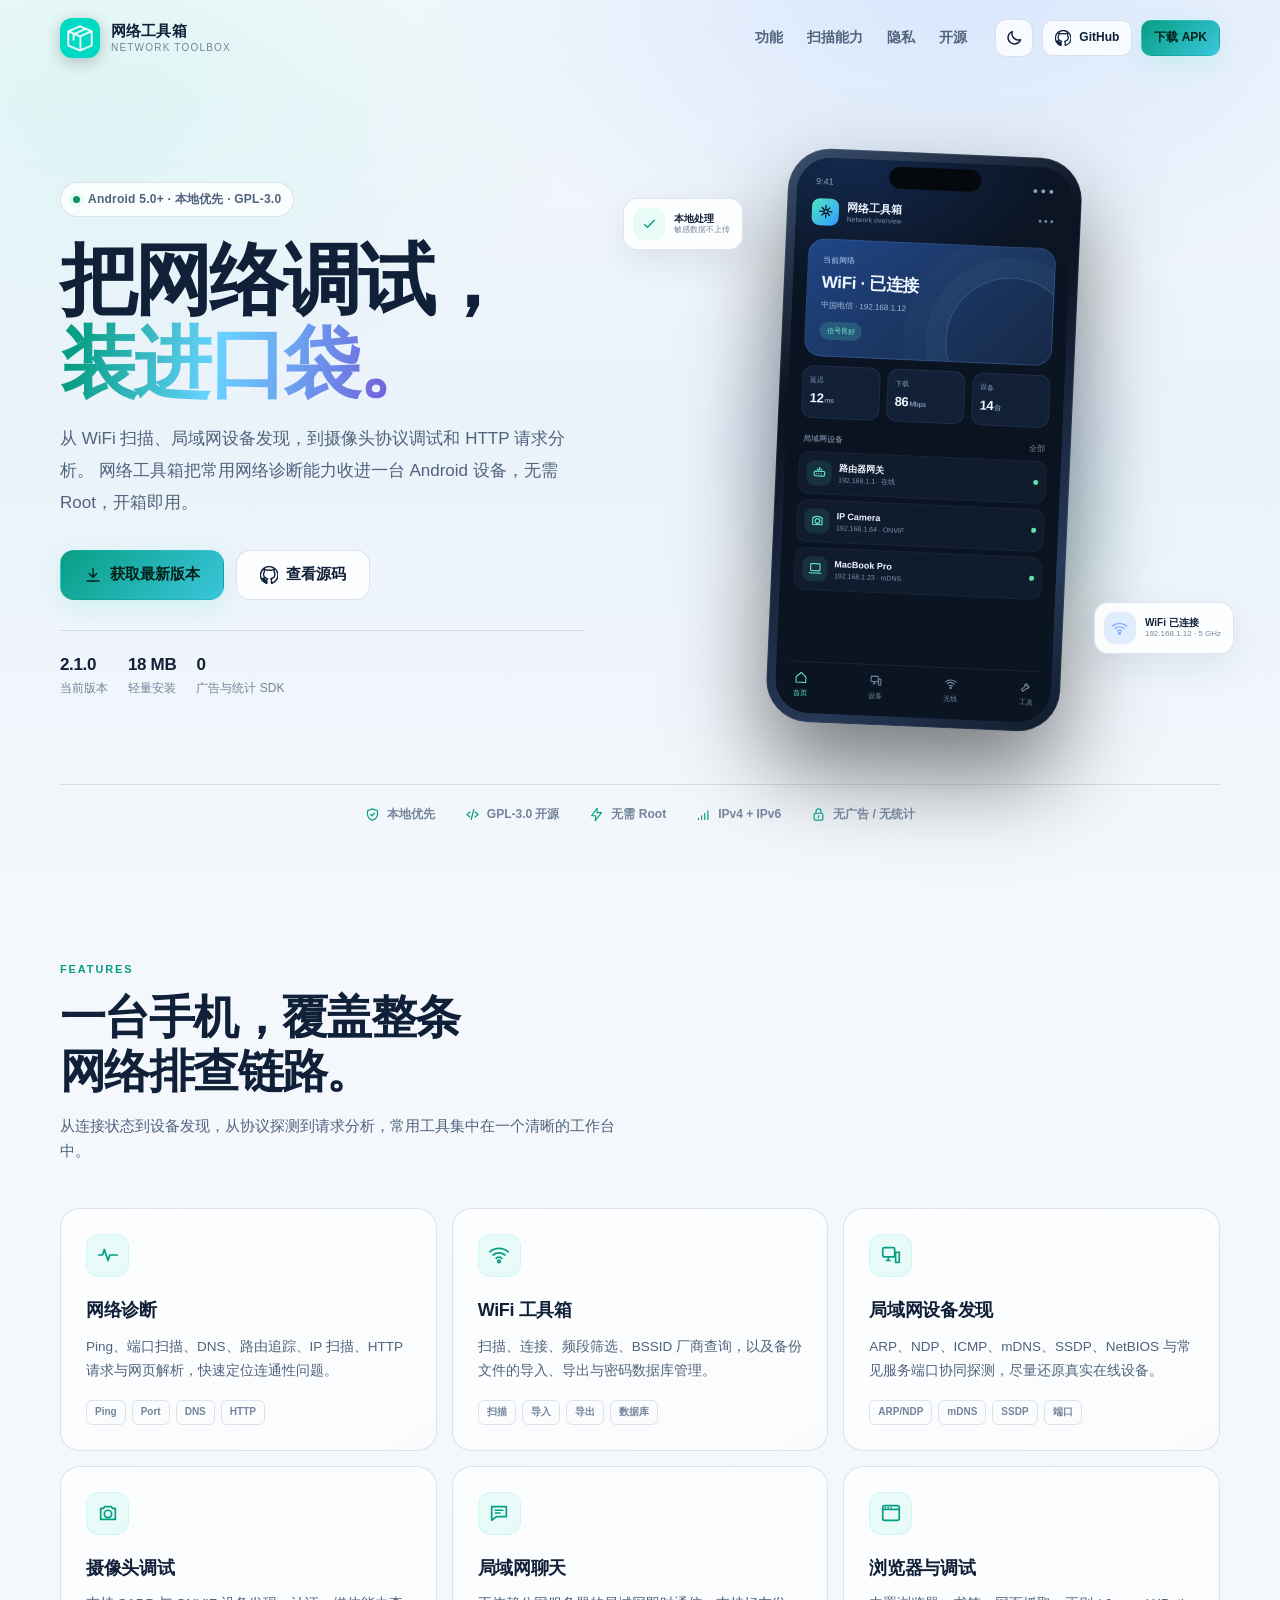
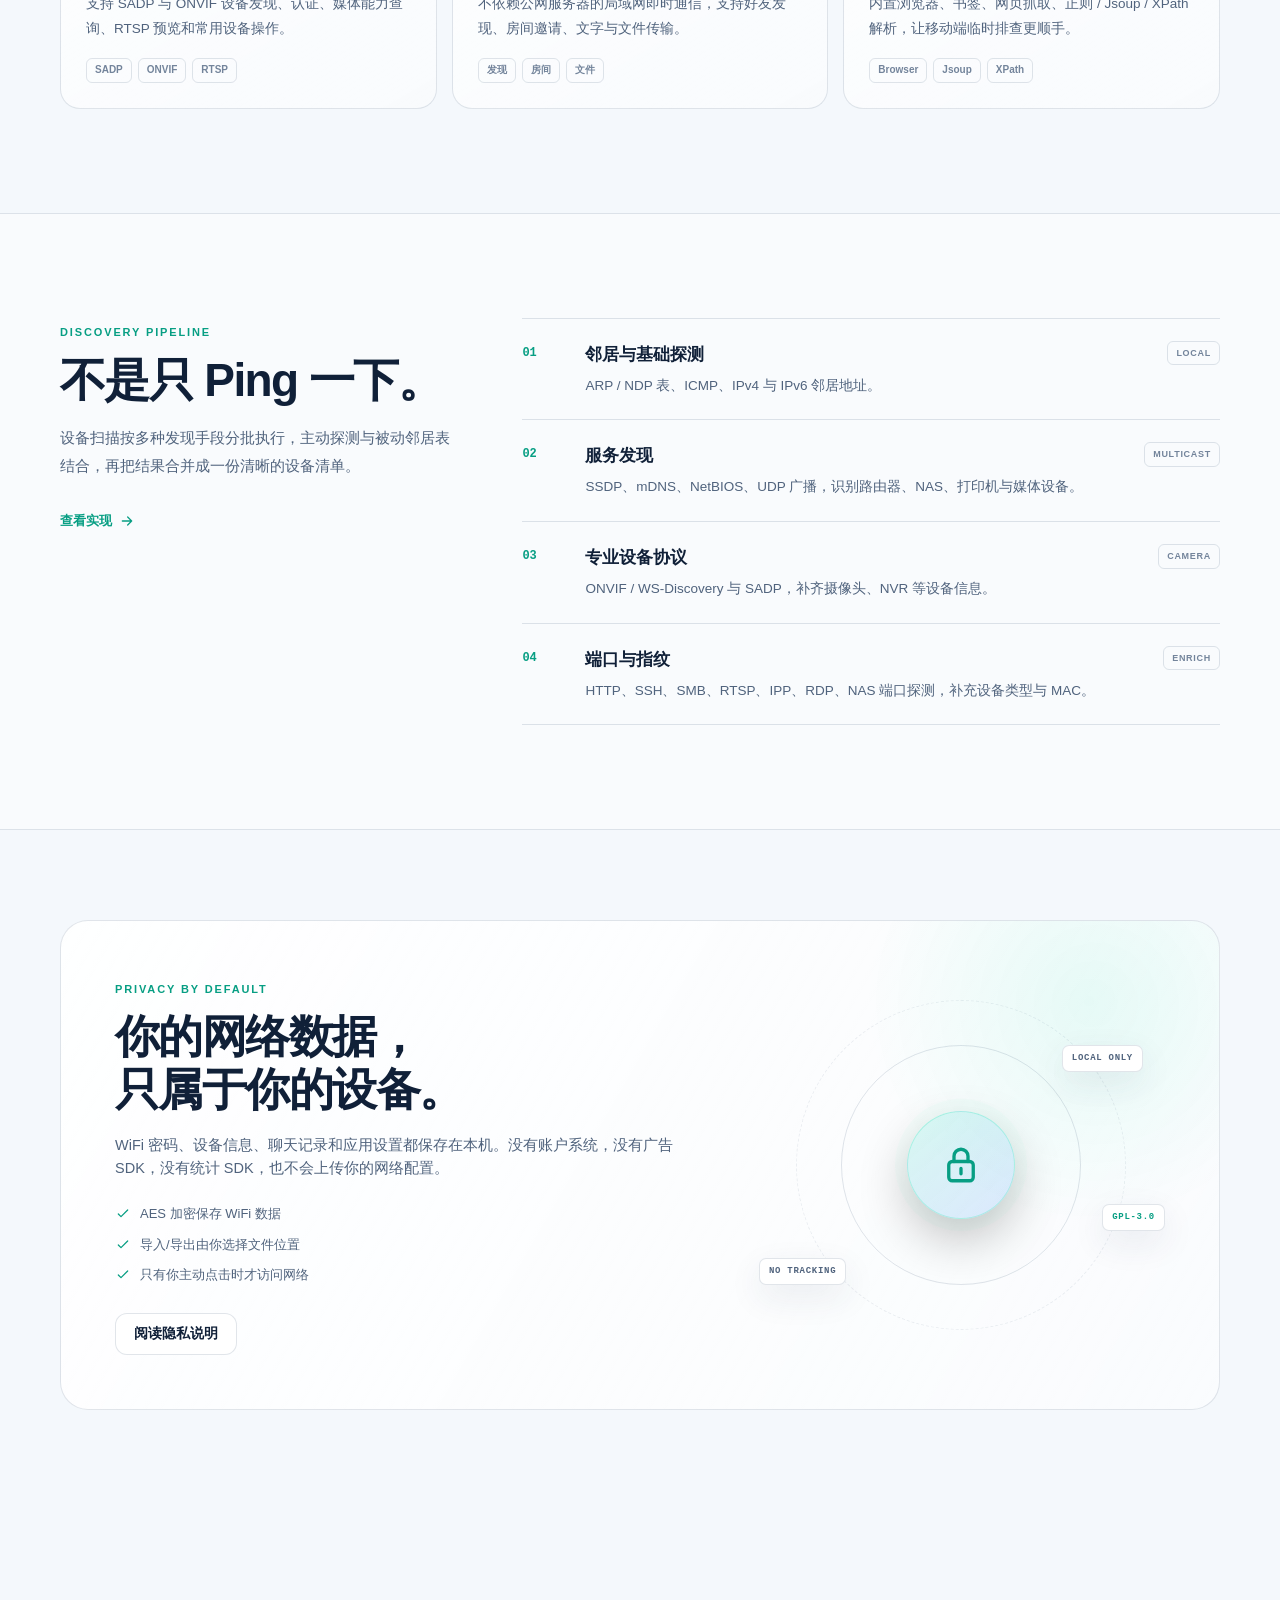
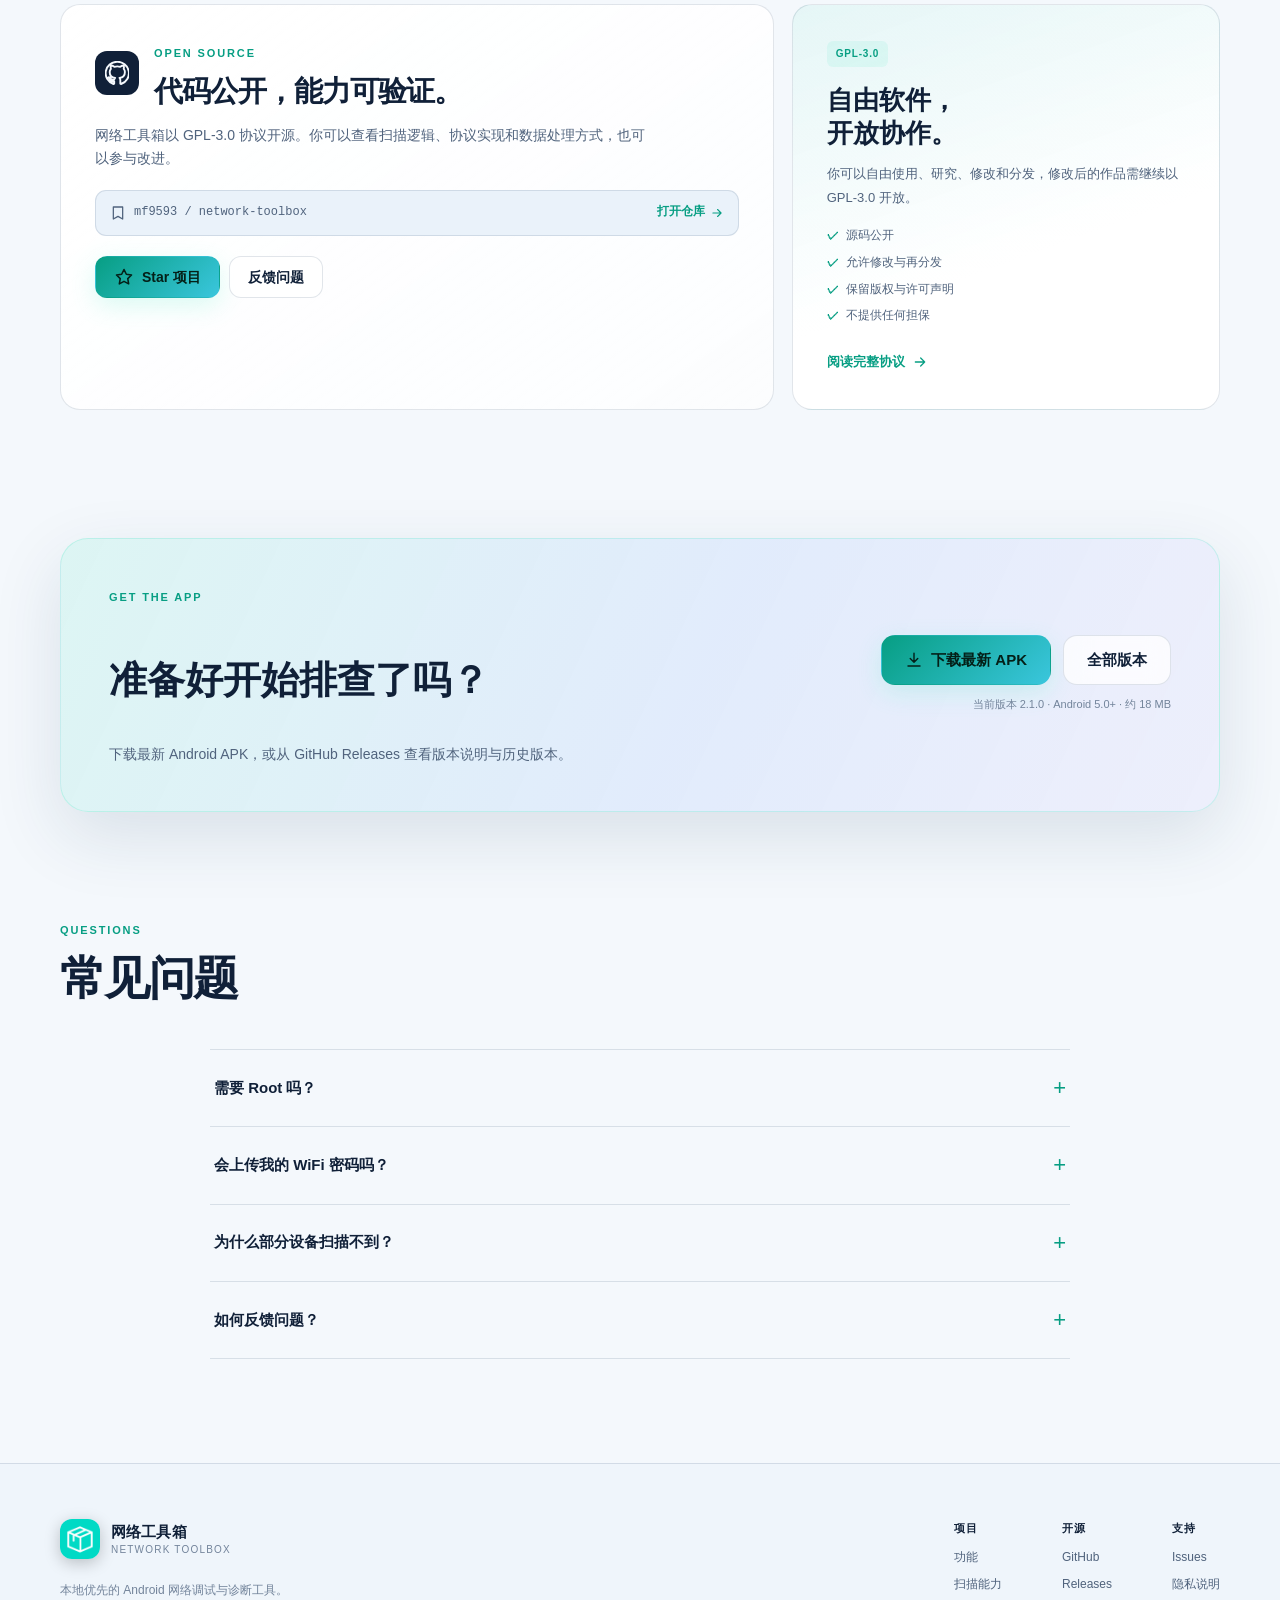
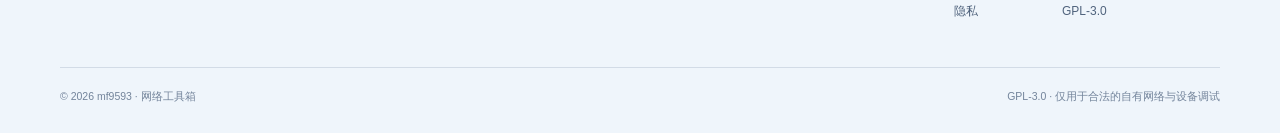
==== docs/index.html @ 68dd9ab0 "Initial open-source release of Network Toolbox 2.1.0" ====
<!doctype html>
<html lang="zh-CN" data-theme="dark">
<head>
  <meta charset="utf-8">
  <meta name="viewport" content="width=device-width, initial-scale=1, viewport-fit=cover">
  <title>网络工具箱 · 把网络调试装进口袋</title>
  <meta name="description" content="网络工具箱是一款本地优先的 Android 网络调试与诊断工具，覆盖 WiFi、设备发现、摄像头、Ping、端口扫描、HTTP 调试和局域网聊天。">
  <meta name="theme-color" content="#08111f">
  <meta name="color-scheme" content="dark light">
  <link rel="canonical" href="https://mf9593.github.io/network-toolbox/">
  <meta property="og:type" content="website">
  <meta property="og:locale" content="zh_CN">
  <meta property="og:title" content="网络工具箱 · 把网络调试装进口袋">
  <meta property="og:description" content="本地优先的 Android 网络调试与诊断工具。WiFi、局域网设备、摄像头、HTTP 调试，一站式完成。">
  <meta property="og:url" content="https://mf9593.github.io/network-toolbox/">
  <meta property="og:image" content="https://mf9593.github.io/network-toolbox/assets/icon.png">
  <meta name="twitter:card" content="summary_large_image">
  <meta name="twitter:title" content="网络工具箱 · 把网络调试装进口袋">
  <meta name="twitter:description" content="本地优先的 Android 网络调试与诊断工具。">
  <meta name="twitter:image" content="https://mf9593.github.io/network-toolbox/assets/icon.png">
  <link rel="icon" type="image/png" href="assets/favicon.png">
  <link rel="apple-touch-icon" href="assets/icon.png">
  <link rel="manifest" href="site.webmanifest">
  <link rel="stylesheet" href="assets/styles.css">
  <noscript><style>.reveal{opacity:1;transform:none}</style></noscript>
</head>
<body>
  <a class="skip-link" href="#main">跳到主要内容</a>

  <header class="site-header" data-elevated="false">
    <div class="container header-inner">
      <a class="brand" href="./" aria-label="网络工具箱首页">
        <img class="brand-icon" src="assets/icon.png" alt="" width="40" height="40">
        <span class="brand-copy">
          <strong>网络工具箱</strong>
          <small>Network Toolbox</small>
        </span>
      </a>

      <nav class="desktop-nav" aria-label="主导航">
        <a href="#features">功能</a>
        <a href="#protocols">扫描能力</a>
        <a href="#privacy">隐私</a>
        <a href="#open-source">开源</a>
      </nav>

      <div class="header-actions">
        <button class="icon-button" id="themeToggle" type="button" aria-label="切换明暗主题" title="切换明暗主题">
          <svg class="icon icon-sun" aria-hidden="true"><use href="#i-sun"></use></svg>
          <svg class="icon icon-moon" aria-hidden="true"><use href="#i-moon"></use></svg>
        </button>
        <a class="button button-small button-ghost" href="https://github.com/mf9593/network-toolbox" target="_blank" rel="noopener noreferrer">
          <svg class="icon" aria-hidden="true"><use href="#i-github"></use></svg>
          <span>GitHub</span>
        </a>
        <a class="button button-small button-primary" href="https://github.com/mf9593/network-toolbox/releases/latest" target="_blank" rel="noopener noreferrer">
          下载 APK
        </a>
      </div>
    </div>
  </header>

  <main id="main">
    <section class="hero">
      <div class="container hero-grid">
        <div class="hero-copy reveal">
          <div class="eyebrow">
            <span class="status-dot"></span>
            Android 5.0+ · 本地优先 · GPL-3.0
          </div>
          <h1>把网络调试，<br><span class="gradient-text">装进口袋。</span></h1>
          <p class="hero-lead">
            从 WiFi 扫描、局域网设备发现，到摄像头协议调试和 HTTP 请求分析。
            网络工具箱把常用网络诊断能力收进一台 Android 设备，无需 Root，开箱即用。
          </p>
          <div class="hero-actions">
            <a class="button button-primary button-large" href="https://github.com/mf9593/network-toolbox/releases/latest" target="_blank" rel="noopener noreferrer">
              <svg class="icon" aria-hidden="true"><use href="#i-download"></use></svg>
              获取最新版本
            </a>
            <a class="button button-ghost button-large" href="https://github.com/mf9593/network-toolbox" target="_blank" rel="noopener noreferrer">
              <svg class="icon" aria-hidden="true"><use href="#i-github"></use></svg>
              查看源码
            </a>
          </div>
          <div class="hero-meta">
            <span><strong>2.1.0</strong> 当前版本</span>
            <span><strong>18 MB</strong> 轻量安装</span>
            <span><strong>0</strong> 广告与统计 SDK</span>
          </div>
        </div>

        <div class="hero-visual reveal" aria-label="应用界面示意">
          <div class="halo halo-one"></div>
          <div class="halo halo-two"></div>
          <div class="float-card float-card-a">
            <span class="float-icon float-icon-green"><svg class="icon"><use href="#i-check"></use></svg></span>
            <span><strong>本地处理</strong><small>敏感数据不上传</small></span>
          </div>
          <div class="float-card float-card-b">
            <span class="float-icon"><svg class="icon"><use href="#i-wifi"></use></svg></span>
            <span><strong>WiFi 已连接</strong><small>192.168.1.12 · 5 GHz</small></span>
          </div>

          <div class="phone">
            <div class="phone-notch"></div>
            <div class="phone-screen">
              <div class="phone-status"><span>9:41</span><span>● ● ●</span></div>
              <div class="app-head">
                <span class="app-head-icon"><svg class="icon"><use href="#i-network"></use></svg></span>
                <span><strong>网络工具箱</strong><small>Network overview</small></span>
                <span class="app-head-more">•••</span>
              </div>
              <div class="mini-hero">
                <small>当前网络</small>
                <strong>WiFi · 已连接</strong>
                <span class="mini-hero-meta">中国电信 · 192.168.1.12</span>
                <span class="mini-pill">信号良好</span>
              </div>
              <div class="mini-stats">
                <div><small>延迟</small><strong>12<em>ms</em></strong></div>
                <div><small>下载</small><strong>86<em>Mbps</em></strong></div>
                <div><small>设备</small><strong>14<em>台</em></strong></div>
              </div>
              <div class="mini-label"><span>局域网设备</span><span>全部</span></div>
              <div class="mini-device"><span class="mini-device-icon"><svg class="icon"><use href="#i-router"></use></svg></span><span><strong>路由器网关</strong><small>192.168.1.1 · 在线</small></span><span class="mini-dot"></span></div>
              <div class="mini-device"><span class="mini-device-icon"><svg class="icon"><use href="#i-camera"></use></svg></span><span><strong>IP Camera</strong><small>192.168.1.64 · ONVIF</small></span><span class="mini-dot"></span></div>
              <div class="mini-device"><span class="mini-device-icon"><svg class="icon"><use href="#i-laptop"></use></svg></span><span><strong>MacBook Pro</strong><small>192.168.1.23 · mDNS</small></span><span class="mini-dot"></span></div>
              <div class="mini-tabbar"><span class="active"><svg class="icon"><use href="#i-home"></use></svg>首页</span><span><svg class="icon"><use href="#i-devices"></use></svg>设备</span><span><svg class="icon"><use href="#i-wifi"></use></svg>无线</span><span><svg class="icon"><use href="#i-tools"></use></svg>工具</span></div>
            </div>
          </div>
        </div>
      </div>

      <div class="container trust-strip reveal">
        <span><svg class="icon"><use href="#i-shield"></use></svg>本地优先</span>
        <span><svg class="icon"><use href="#i-code"></use></svg>GPL-3.0 开源</span>
        <span><svg class="icon"><use href="#i-bolt"></use></svg>无需 Root</span>
        <span><svg class="icon"><use href="#i-signal"></use></svg>IPv4 + IPv6</span>
        <span><svg class="icon"><use href="#i-lock"></use></svg>无广告 / 无统计</span>
      </div>
    </section>

    <section class="section" id="features">
      <div class="container">
        <div class="section-head reveal">
          <span class="section-kicker">FEATURES</span>
          <h2>一台手机，覆盖整条<br class="desktop-only">网络排查链路。</h2>
          <p>从连接状态到设备发现，从协议探测到请求分析，常用工具集中在一个清晰的工作台中。</p>
        </div>

        <div class="feature-grid">
          <article class="feature-card reveal">
            <div class="feature-icon"><svg class="icon"><use href="#i-pulse"></use></svg></div>
            <h3>网络诊断</h3>
            <p>Ping、端口扫描、DNS、路由追踪、IP 扫描、HTTP 请求与网页解析，快速定位连通性问题。</p>
            <div class="tag-row"><span>Ping</span><span>Port</span><span>DNS</span><span>HTTP</span></div>
          </article>
          <article class="feature-card reveal">
            <div class="feature-icon"><svg class="icon"><use href="#i-wifi"></use></svg></div>
            <h3>WiFi 工具箱</h3>
            <p>扫描、连接、频段筛选、BSSID 厂商查询，以及备份文件的导入、导出与密码数据库管理。</p>
            <div class="tag-row"><span>扫描</span><span>导入</span><span>导出</span><span>数据库</span></div>
          </article>
          <article class="feature-card reveal">
            <div class="feature-icon"><svg class="icon"><use href="#i-devices"></use></svg></div>
            <h3>局域网设备发现</h3>
            <p>ARP、NDP、ICMP、mDNS、SSDP、NetBIOS 与常见服务端口协同探测，尽量还原真实在线设备。</p>
            <div class="tag-row"><span>ARP/NDP</span><span>mDNS</span><span>SSDP</span><span>端口</span></div>
          </article>
          <article class="feature-card reveal">
            <div class="feature-icon"><svg class="icon"><use href="#i-camera"></use></svg></div>
            <h3>摄像头调试</h3>
            <p>支持 SADP 与 ONVIF 设备发现、认证、媒体能力查询、RTSP 预览和常用设备操作。</p>
            <div class="tag-row"><span>SADP</span><span>ONVIF</span><span>RTSP</span></div>
          </article>
          <article class="feature-card reveal">
            <div class="feature-icon"><svg class="icon"><use href="#i-chat"></use></svg></div>
            <h3>局域网聊天</h3>
            <p>不依赖公网服务器的局域网即时通信，支持好友发现、房间邀请、文字与文件传输。</p>
            <div class="tag-row"><span>发现</span><span>房间</span><span>文件</span></div>
          </article>
          <article class="feature-card reveal">
            <div class="feature-icon"><svg class="icon"><use href="#i-browser"></use></svg></div>
            <h3>浏览器与调试</h3>
            <p>内置浏览器、书签、网页抓取、正则 / Jsoup / XPath 解析，让移动端临时排查更顺手。</p>
            <div class="tag-row"><span>Browser</span><span>Jsoup</span><span>XPath</span></div>
          </article>
        </div>
      </div>
    </section>

    <section class="section section-tinted" id="protocols">
      <div class="container protocol-grid">
        <div class="protocol-copy reveal">
          <span class="section-kicker">DISCOVERY PIPELINE</span>
          <h2>不是只 Ping 一下。</h2>
          <p>设备扫描按多种发现手段分批执行，主动探测与被动邻居表结合，再把结果合并成一份清晰的设备清单。</p>
          <a class="text-link" href="https://github.com/mf9593/network-toolbox" target="_blank" rel="noopener noreferrer">查看实现 <svg class="icon"><use href="#i-arrow"></use></svg></a>
        </div>
        <div class="timeline reveal">
          <div class="timeline-item">
            <span class="timeline-index">01</span>
            <div><h3>邻居与基础探测</h3><p>ARP / NDP 表、ICMP、IPv4 与 IPv6 邻居地址。</p></div>
            <span class="timeline-badge">LOCAL</span>
          </div>
          <div class="timeline-item">
            <span class="timeline-index">02</span>
            <div><h3>服务发现</h3><p>SSDP、mDNS、NetBIOS、UDP 广播，识别路由器、NAS、打印机与媒体设备。</p></div>
            <span class="timeline-badge">MULTICAST</span>
          </div>
          <div class="timeline-item">
            <span class="timeline-index">03</span>
            <div><h3>专业设备协议</h3><p>ONVIF / WS-Discovery 与 SADP，补齐摄像头、NVR 等设备信息。</p></div>
            <span class="timeline-badge">CAMERA</span>
          </div>
          <div class="timeline-item">
            <span class="timeline-index">04</span>
            <div><h3>端口与指纹</h3><p>HTTP、SSH、SMB、RTSP、IPP、RDP、NAS 端口探测，补充设备类型与 MAC。</p></div>
            <span class="timeline-badge">ENRICH</span>
          </div>
        </div>
      </div>
    </section>

    <section class="section" id="privacy">
      <div class="container privacy-card reveal">
        <div class="privacy-glow"></div>
        <div class="privacy-copy">
          <span class="section-kicker">PRIVACY BY DEFAULT</span>
          <h2>你的网络数据，<br>只属于你的设备。</h2>
          <p>WiFi 密码、设备信息、聊天记录和应用设置都保存在本机。没有账户系统，没有广告 SDK，没有统计 SDK，也不会上传你的网络配置。</p>
          <div class="privacy-points">
            <span><svg class="icon"><use href="#i-check"></use></svg>AES 加密保存 WiFi 数据</span>
            <span><svg class="icon"><use href="#i-check"></use></svg>导入/导出由你选择文件位置</span>
            <span><svg class="icon"><use href="#i-check"></use></svg>只有你主动点击时才访问网络</span>
          </div>
          <a class="button button-ghost" href="https://github.com/mf9593/network-toolbox/blob/main/PRIVACY.md" target="_blank" rel="noopener noreferrer">阅读隐私说明</a>
        </div>
        <div class="privacy-visual" aria-hidden="true">
          <div class="lock-orbit orbit-a"></div>
          <div class="lock-orbit orbit-b"></div>
          <div class="lock-core"><svg class="icon"><use href="#i-lock"></use></svg></div>
          <span class="orbit-chip chip-a">LOCAL ONLY</span>
          <span class="orbit-chip chip-b">NO TRACKING</span>
          <span class="orbit-chip chip-c">GPL-3.0</span>
        </div>
      </div>
    </section>

    <section class="section" id="open-source">
      <div class="container open-source-grid">
        <div class="open-source-card reveal">
          <div class="open-source-head">
            <span class="github-mark"><svg class="icon"><use href="#i-github"></use></svg></span>
            <div><span class="section-kicker">OPEN SOURCE</span><h2>代码公开，能力可验证。</h2></div>
          </div>
          <p>网络工具箱以 GPL-3.0 协议开源。你可以查看扫描逻辑、协议实现和数据处理方式，也可以参与改进。</p>
          <div class="repo-box">
            <span><svg class="icon"><use href="#i-repo"></use></svg>mf9593 / network-toolbox</span>
            <a href="https://github.com/mf9593/network-toolbox" target="_blank" rel="noopener noreferrer">打开仓库 <svg class="icon"><use href="#i-arrow"></use></svg></a>
          </div>
          <div class="open-source-actions">
            <a class="button button-primary" href="https://github.com/mf9593/network-toolbox" target="_blank" rel="noopener noreferrer"><svg class="icon"><use href="#i-star"></use></svg>Star 项目</a>
            <a class="button button-ghost" href="https://github.com/mf9593/network-toolbox/issues" target="_blank" rel="noopener noreferrer">反馈问题</a>
          </div>
        </div>
        <div class="license-card reveal">
          <span class="license-badge">GPL-3.0</span>
          <h3>自由软件，<br>开放协作。</h3>
          <p>你可以自由使用、研究、修改和分发，修改后的作品需继续以 GPL-3.0 开放。</p>
          <ul>
            <li>源码公开</li>
            <li>允许修改与再分发</li>
            <li>保留版权与许可声明</li>
            <li>不提供任何担保</li>
          </ul>
          <a class="text-link" href="https://github.com/mf9593/network-toolbox/blob/main/LICENSE" target="_blank" rel="noopener noreferrer">阅读完整协议 <svg class="icon"><use href="#i-arrow"></use></svg></a>
        </div>
      </div>
    </section>

    <section class="download-section">
      <div class="container download-card reveal">
        <div>
          <span class="section-kicker">GET THE APP</span>
          <h2>准备好开始排查了吗？</h2>
          <p>下载最新 Android APK，或从 GitHub Releases 查看版本说明与历史版本。</p>
        </div>
        <div class="download-actions">
          <a class="button button-primary button-large" href="https://github.com/mf9593/network-toolbox/releases/latest" target="_blank" rel="noopener noreferrer"><svg class="icon"><use href="#i-download"></use></svg>下载最新 APK</a>
          <a class="button button-ghost button-large" href="https://github.com/mf9593/network-toolbox/releases" target="_blank" rel="noopener noreferrer">全部版本</a>
          <small>当前版本 2.1.0 · Android 5.0+ · 约 18 MB</small>
        </div>
      </div>
    </section>

    <section class="section faq-section" id="faq">
      <div class="container">
        <div class="section-head reveal">
          <span class="section-kicker">QUESTIONS</span>
          <h2>常见问题</h2>
        </div>
        <div class="faq-list">
          <details class="reveal"><summary>需要 Root 吗？</summary><p>不需要。设备扫描和 WiFi 工具基于 Android 公开 API 实现，部分系统限制会影响 MAC 或扫描结果，应用会尽量使用系统允许的方式补全。</p></details>
          <details class="reveal"><summary>会上传我的 WiFi 密码吗？</summary><p>不会。WiFi 数据以加密形式保存在应用私有目录，导入和导出只由你主动操作。应用没有统计 SDK 或账户系统。</p></details>
          <details class="reveal"><summary>为什么部分设备扫描不到？</summary><p>Android 的网络权限、路由器的 AP 隔离、设备防火墙和跨网段都会影响发现结果。应用会组合 ARP、NDP、多播和端口探测，但不能绕过所有网络隔离。</p></details>
          <details class="reveal"><summary>如何反馈问题？</summary><p>请通过 GitHub Issues 提交，附上 Android 版本、设备型号、复现步骤和相关截图。请勿上传真实 WiFi 密码或私人备份文件。</p></details>
        </div>
      </div>
    </section>
  </main>

  <footer class="site-footer">
    <div class="container footer-grid">
      <div>
        <a class="brand" href="./"><img class="brand-icon" src="assets/icon.png" alt="" width="36" height="36"><span class="brand-copy"><strong>网络工具箱</strong><small>Network Toolbox</small></span></a>
        <p class="footer-note">本地优先的 Android 网络调试与诊断工具。</p>
      </div>
      <div class="footer-links">
        <div><strong>项目</strong><a href="#features">功能</a><a href="#protocols">扫描能力</a><a href="#privacy">隐私</a></div>
        <div><strong>开源</strong><a href="https://github.com/mf9593/network-toolbox" target="_blank" rel="noopener noreferrer">GitHub</a><a href="https://github.com/mf9593/network-toolbox/releases" target="_blank" rel="noopener noreferrer">Releases</a><a href="https://github.com/mf9593/network-toolbox/blob/main/LICENSE" target="_blank" rel="noopener noreferrer">GPL-3.0</a></div>
        <div><strong>支持</strong><a href="https://github.com/mf9593/network-toolbox/issues" target="_blank" rel="noopener noreferrer">Issues</a><a href="https://github.com/mf9593/network-toolbox/blob/main/PRIVACY.md" target="_blank" rel="noopener noreferrer">隐私说明</a></div>
      </div>
    </div>
    <div class="container footer-bottom">
      <span>© 2026 mf9593 · 网络工具箱</span>
      <span>GPL-3.0 · 仅用于合法的自有网络与设备调试</span>
    </div>
  </footer>

  <svg class="svg-sprite" aria-hidden="true" focusable="false">
    <symbol id="i-network" viewBox="0 0 24 24"><path d="M12 3v4m0 10v4M3 12h4m10 0h4M6.3 6.3l2.8 2.8m5.8 5.8 2.8 2.8m0-11.4-2.8 2.8m-5.8 5.8-2.8 2.8"/><circle cx="12" cy="12" r="3"/></symbol>
    <symbol id="i-sun" viewBox="0 0 24 24"><circle cx="12" cy="12" r="4"/><path d="M12 2v2m0 16v2M4.9 4.9l1.4 1.4m11.4 11.4 1.4 1.4M2 12h2m16 0h2M4.9 19.1l1.4-1.4M17.7 6.3l1.4-1.4"/></symbol>
    <symbol id="i-moon" viewBox="0 0 24 24"><path d="M20.6 14.2A8.5 8.5 0 0 1 9.8 3.4 8.5 8.5 0 1 0 20.6 14.2Z"/></symbol>
    <symbol id="i-github" viewBox="0 0 24 24"><path d="M12 .8a11.4 11.4 0 0 0-3.6 22.2c.6.1.8-.3.8-.6v-2.2c-3.3.7-4-1.4-4-1.4-.5-1.4-1.3-1.8-1.3-1.8-1.1-.7.1-.7.1-.7 1.2.1 1.8 1.2 1.8 1.2 1.1 1.8 2.8 1.3 3.5 1 .1-.8.4-1.3.8-1.6-2.6-.3-5.4-1.3-5.4-5.9 0-1.3.5-2.4 1.2-3.2-.1-.3-.5-1.5.1-3.2 0 0 1-.3 3.3 1.2a11.3 11.3 0 0 1 6 0c2.3-1.5 3.3-1.2 3.3-1.2.6 1.7.2 2.9.1 3.2.8.8 1.2 1.9 1.2 3.2 0 4.6-2.8 5.6-5.4 5.9.4.4.8 1.1.8 2.2v3.3c0 .3.2.7.8.6A11.4 11.4 0 0 0 12 .8Z"/></symbol>
    <symbol id="i-download" viewBox="0 0 24 24"><path d="M12 3v12m0 0 5-5m-5 5-5-5M4 20h16"/></symbol>
    <symbol id="i-check" viewBox="0 0 24 24"><path d="m5 12 4 4L19 6"/></symbol>
    <symbol id="i-shield" viewBox="0 0 24 24"><path d="M12 3 20 6v5c0 5-3.4 8.4-8 10-4.6-1.6-8-5-8-10V6l8-3Z"/><path d="m9 12 2 2 4-4"/></symbol>
    <symbol id="i-lock" viewBox="0 0 24 24"><rect x="5" y="10" width="14" height="11" rx="2"/><path d="M8 10V7a4 4 0 0 1 8 0v3m-4 4v3"/></symbol>
    <symbol id="i-bolt" viewBox="0 0 24 24"><path d="m13 2-9 12h7l-1 8 10-13h-7l0-7Z"/></symbol>
    <symbol id="i-signal" viewBox="0 0 24 24"><path d="M4 18v2m5-6v6m5-10v10m5-14v14"/></symbol>
    <symbol id="i-code" viewBox="0 0 24 24"><path d="m8 8-5 4 5 4m8-8 5 4-5 4M14 4l-4 16"/></symbol>
    <symbol id="i-wifi" viewBox="0 0 24 24"><path d="M2 8.5a15 15 0 0 1 20 0M5.5 12a10 10 0 0 1 13 0M9 15.5a5 5 0 0 1 6 0"/><circle cx="12" cy="19" r="1.4"/></symbol>
    <symbol id="i-pulse" viewBox="0 0 24 24"><path d="M2 12h4l2-6 4 12 2-6h8"/></symbol>
    <symbol id="i-devices" viewBox="0 0 24 24"><rect x="3" y="4" width="13" height="10" rx="1.5"/><path d="M7 18h4m-2-4v4M17 9h4v11h-4z"/></symbol>
    <symbol id="i-camera" viewBox="0 0 24 24"><path d="M4 7h3l1.5-2h7L17 7h3v12H4z"/><circle cx="12" cy="13" r="4"/></symbol>
    <symbol id="i-chat" viewBox="0 0 24 24"><path d="M4 5h16v11H9l-5 4V5Z"/><path d="M8 9h8m-8 3h5"/></symbol>
    <symbol id="i-browser" viewBox="0 0 24 24"><rect x="3" y="4" width="18" height="16" rx="2"/><path d="M3 8h18M6 6h.01M9 6h.01M12 6h.01"/></symbol>
    <symbol id="i-router" viewBox="0 0 24 24"><rect x="3" y="10" width="18" height="8" rx="2"/><path d="M7 14h.01M11 14h.01M15 14h.01M8 6l2 2m6-2-2 2M12 3v4"/></symbol>
    <symbol id="i-laptop" viewBox="0 0 24 24"><rect x="4" y="4" width="16" height="12" rx="1.5"/><path d="M2 20h20"/></symbol>
    <symbol id="i-home" viewBox="0 0 24 24"><path d="m3 11 9-8 9 8v10H3V11Z"/></symbol>
    <symbol id="i-tools" viewBox="0 0 24 24"><path d="M14.5 6.5a4 4 0 0 0-5 5L4 17l3 3 5.5-5.5a4 4 0 0 0 5-5l-2 2-3-3 2-2Z"/></symbol>
    <symbol id="i-repo" viewBox="0 0 24 24"><path d="M5 3h14v18l-7-4-7 4V3Z"/></symbol>
    <symbol id="i-star" viewBox="0 0 24 24"><path d="m12 3 2.8 5.7 6.2.9-4.5 4.4 1.1 6.2L12 17.3l-5.6 2.9 1.1-6.2L3 9.6l6.2-.9L12 3Z"/></symbol>
    <symbol id="i-arrow" viewBox="0 0 24 24"><path d="M5 12h14m-6-6 6 6-6 6"/></symbol>
  </svg>

  <script src="assets/app.js" defer></script>
</body>
</html>
---- docs/assets/styles.css ----
/* Network Toolbox landing page */
:root {
  --bg: #07101d;
  --bg-soft: #0b1628;
  --surface: rgba(15, 28, 48, .72);
  --surface-solid: #0f1c30;
  --surface-2: #14243b;
  --text: #f2f7ff;
  --muted: #9fb0c9;
  --muted-2: #6f819e;
  --border: rgba(158, 183, 218, .16);
  --border-strong: rgba(158, 183, 218, .28);
  --brand: #52e5c2;
  --brand-2: #4d8dff;
  --brand-3: #a78bfa;
  --success: #64e6a5;
  --shadow: 0 24px 70px rgba(0, 0, 0, .36);
  --shadow-soft: 0 12px 34px rgba(0, 0, 0, .2);
  --radius: 20px;
  --radius-lg: 28px;
  --container: 1160px;
  --header-h: 76px;
  --ease: cubic-bezier(.2, .8, .2, 1);
}

[data-theme="light"] {
  --bg: #f4f8fc;
  --bg-soft: #eaf2fa;
  --surface: rgba(255, 255, 255, .78);
  --surface-solid: #ffffff;
  --surface-2: #eef4fb;
  --text: #102038;
  --muted: #50637d;
  --muted-2: #73849b;
  --border: rgba(25, 55, 92, .13);
  --border-strong: rgba(25, 55, 92, .22);
  --brand: #079e83;
  --brand-2: #2f6fe4;
  --brand-3: #7252d8;
  --success: #0f9468;
  --shadow: 0 24px 70px rgba(28, 57, 94, .12);
  --shadow-soft: 0 12px 34px rgba(28, 57, 94, .09);
}

* { box-sizing: border-box; }
html { scroll-behavior: smooth; }
body {
  margin: 0;
  background: var(--bg);
  color: var(--text);
  font-family: -apple-system, BlinkMacSystemFont, "Segoe UI", "PingFang SC", "Hiragino Sans GB", "Microsoft YaHei", sans-serif;
  line-height: 1.65;
  -webkit-font-smoothing: antialiased;
  overflow-x: hidden;
  transition: background-color .3s var(--ease), color .3s var(--ease);
}
body::before {
  content: "";
  position: fixed;
  inset: 0;
  z-index: -2;
  background:
    radial-gradient(900px 540px at 75% -5%, rgba(77, 141, 255, .18), transparent 62%),
    radial-gradient(760px 480px at 8% 10%, rgba(82, 229, 194, .12), transparent 64%),
    linear-gradient(180deg, var(--bg), var(--bg-soft) 48%, var(--bg));
  pointer-events: none;
}
body::after {
  content: "";
  position: fixed;
  inset: 0;
  z-index: -1;
  opacity: .24;
  background-image: radial-gradient(rgba(255,255,255,.12) .5px, transparent .5px);
  background-size: 4px 4px;
  pointer-events: none;
  mask-image: linear-gradient(to bottom, black, transparent 66%);
}
[data-theme="light"] body::after { opacity: .18; background-image: radial-gradient(rgba(20,50,80,.16) .5px, transparent .5px); }

a { color: inherit; text-decoration: none; }
button, input, textarea { font: inherit; }
button { color: inherit; }
img { max-width: 100%; display: block; }
::selection { background: rgba(82, 229, 194, .28); }

.container {
  width: min(var(--container), calc(100% - 48px));
  margin: 0 auto;
}
.skip-link {
  position: fixed;
  top: 10px;
  left: 10px;
  z-index: 100;
  transform: translateY(-160%);
  background: var(--brand);
  color: #042018;
  padding: 10px 16px;
  border-radius: 10px;
  font-weight: 700;
}
.skip-link:focus { transform: translateY(0); }

.icon {
  width: 20px;
  height: 20px;
  fill: none;
  stroke: currentColor;
  stroke-width: 1.9;
  stroke-linecap: round;
  stroke-linejoin: round;
  flex: 0 0 auto;
}
.svg-sprite { position: absolute; width: 0; height: 0; overflow: hidden; }
.icon-sun, .icon-moon { width: 18px; height: 18px; }
[data-theme="dark"] .icon-sun { display: block; }
[data-theme="dark"] .icon-moon { display: none; }
[data-theme="light"] .icon-sun { display: none; }
[data-theme="light"] .icon-moon { display: block; }

/* Header */
.site-header {
  position: sticky;
  top: 0;
  z-index: 50;
  height: var(--header-h);
  border-bottom: 1px solid transparent;
  transition: background-color .25s ease, border-color .25s ease, backdrop-filter .25s ease;
}
.site-header[data-elevated="true"] {
  background: color-mix(in srgb, var(--bg) 78%, transparent);
  border-color: var(--border);
  backdrop-filter: blur(18px) saturate(120%);
}
.header-inner {
  height: 100%;
  display: flex;
  align-items: center;
  gap: 28px;
}
.brand {
  display: inline-flex;
  align-items: center;
  gap: 11px;
  min-width: max-content;
}
.brand-icon {
  width: 40px;
  height: 40px;
  border-radius: 12px;
  box-shadow: 0 4px 16px rgba(0, 0, 0, .22);
}
.brand-copy { display: flex; flex-direction: column; line-height: 1.15; }
.brand-copy strong { font-size: 15px; letter-spacing: .01em; }
.brand-copy small { font-size: 10px; color: var(--muted-2); letter-spacing: .12em; text-transform: uppercase; margin-top: 3px; }
.desktop-nav {
  display: flex;
  align-items: center;
  gap: 24px;
  margin-left: auto;
}
.desktop-nav a {
  color: var(--muted);
  font-size: 14px;
  font-weight: 600;
  transition: color .2s ease;
}
.desktop-nav a:hover { color: var(--text); }
.header-actions { display: flex; align-items: center; gap: 9px; }
.icon-button {
  display: inline-grid;
  place-items: center;
  width: 38px;
  height: 38px;
  border: 1px solid var(--border);
  background: var(--surface);
  border-radius: 11px;
  cursor: pointer;
  transition: border-color .2s ease, background-color .2s ease, transform .2s ease;
}
.icon-button:hover { border-color: var(--border-strong); transform: translateY(-1px); }

.button {
  display: inline-flex;
  align-items: center;
  justify-content: center;
  gap: 8px;
  min-height: 42px;
  padding: 0 18px;
  border: 1px solid transparent;
  border-radius: 12px;
  font-size: 14px;
  font-weight: 700;
  white-space: nowrap;
  cursor: pointer;
  transition: transform .2s var(--ease), box-shadow .2s var(--ease), border-color .2s ease, background-color .2s ease;
}
.button:hover { transform: translateY(-1px); }
.button:active { transform: translateY(0); }
.button-primary {
  background: linear-gradient(135deg, var(--brand), #3ac6dd);
  color: #042018;
  box-shadow: 0 8px 24px rgba(82, 229, 194, .2);
}
.button-primary:hover { box-shadow: 0 12px 30px rgba(82, 229, 194, .3); }
.button-ghost {
  background: var(--surface);
  border-color: var(--border);
  color: var(--text);
  backdrop-filter: blur(12px);
}
.button-ghost:hover { border-color: var(--border-strong); background: var(--surface-2); }
.button-small { min-height: 36px; padding: 0 12px; font-size: 12px; border-radius: 10px; }
.button-small .icon { width: 16px; height: 16px; }
.button-large { min-height: 50px; padding: 0 23px; border-radius: 14px; font-size: 15px; }
.button-large .icon { width: 18px; height: 18px; }

/* Hero */
.hero { padding: 54px 0 0; }
.hero-grid {
  display: grid;
  grid-template-columns: .94fr 1.06fr;
  align-items: center;
  gap: 42px;
  min-height: 620px;
}
.eyebrow {
  display: inline-flex;
  align-items: center;
  gap: 8px;
  padding: 7px 12px;
  border: 1px solid var(--border);
  border-radius: 999px;
  background: var(--surface);
  color: var(--muted);
  font-size: 12px;
  font-weight: 650;
  letter-spacing: .02em;
}
.status-dot {
  width: 7px;
  height: 7px;
  border-radius: 50%;
  background: var(--success);
  box-shadow: 0 0 0 4px rgba(100, 230, 165, .12);
  animation: breathe 2.6s ease-in-out infinite;
}
@keyframes breathe { 50% { box-shadow: 0 0 0 7px rgba(100, 230, 165, .03); } }
.hero h1 {
  margin: 22px 0 18px;
  font-size: clamp(48px, 6.1vw, 78px);
  line-height: 1.06;
  letter-spacing: -.045em;
  font-weight: 800;
}
.gradient-text {
  background: linear-gradient(100deg, var(--brand) 5%, #68d3ff 42%, var(--brand-3) 95%);
  -webkit-background-clip: text;
  background-clip: text;
  color: transparent;
}
.hero-lead {
  max-width: 570px;
  margin: 0;
  color: var(--muted);
  font-size: 17px;
  line-height: 1.9;
}
.hero-actions { display: flex; flex-wrap: wrap; gap: 12px; margin-top: 30px; }
.hero-meta {
  display: flex;
  flex-wrap: wrap;
  gap: 20px;
  margin-top: 30px;
  padding-top: 20px;
  border-top: 1px solid var(--border);
  color: var(--muted-2);
  font-size: 12px;
}
.hero-meta strong { display: block; color: var(--text); font-size: 17px; letter-spacing: -.02em; }

/* Phone visual */
.hero-visual { position: relative; min-height: 620px; display: grid; place-items: center; }
.halo { position: absolute; border-radius: 50%; filter: blur(4px); pointer-events: none; }
.halo-one { width: 470px; height: 470px; background: radial-gradient(circle, rgba(77, 141, 255, .2), transparent 67%); }
.halo-two { width: 300px; height: 300px; background: radial-gradient(circle, rgba(82, 229, 194, .14), transparent 68%); transform: translate(90px, 90px); }
.phone {
  position: relative;
  width: 294px;
  height: 574px;
  padding: 9px;
  border-radius: 42px;
  background: linear-gradient(145deg, #3a4f6d, #0b1220 34%, #263957 78%, #111b2b);
  box-shadow: 0 46px 90px rgba(0, 0, 0, .5), 0 0 0 1px rgba(255,255,255,.1), inset 0 0 0 1px rgba(255,255,255,.08);
  transform: rotate(2.5deg);
  animation: float 8s ease-in-out infinite;
}
@keyframes float { 50% { transform: rotate(1deg) translateY(-12px); } }
.phone-notch {
  position: absolute;
  top: 15px;
  left: 50%;
  transform: translateX(-50%);
  width: 92px;
  height: 22px;
  border-radius: 20px;
  background: #05080d;
  z-index: 2;
}
.phone-screen {
  position: relative;
  width: 100%;
  height: 100%;
  padding: 17px 14px 12px;
  border-radius: 34px;
  overflow: hidden;
  background:
    radial-gradient(300px 190px at 18% 0%, rgba(47, 111, 228, .22), transparent 68%),
    linear-gradient(180deg, #0b1524, #0b1320 55%, #0b1522);
  color: #eef6ff;
  display: flex;
  flex-direction: column;
}
.phone-status { display: flex; justify-content: space-between; font-size: 9px; color: #8fa2bc; padding: 0 5px 9px; }
.app-head { display: flex; align-items: center; gap: 8px; padding: 0 2px; }
.app-head-icon { width: 27px; height: 27px; border-radius: 8px; display: grid; place-items: center; background: linear-gradient(135deg, #52e5c2, #2f9dff); color: #06121a; }
.app-head-icon .icon { width: 16px; height: 16px; }
.app-head span:nth-child(2) { display: flex; flex-direction: column; line-height: 1.25; }
.app-head strong { font-size: 11px; }
.app-head small { font-size: 7px; color: #7490ad; }
.app-head-more { margin-left: auto; color: #7186a2; font-size: 11px; letter-spacing: 2px; }
.mini-hero {
  position: relative;
  margin-top: 13px;
  padding: 14px;
  border-radius: 17px;
  background: linear-gradient(135deg, rgba(48, 107, 206, .55), rgba(28, 50, 85, .72));
  border: 1px solid rgba(126, 182, 255, .18);
  overflow: hidden;
}
.mini-hero::after { content: ""; position: absolute; right: -24px; bottom: -44px; width: 128px; height: 128px; border-radius: 50%; border: 1px solid rgba(129, 208, 255, .22); box-shadow: 0 0 0 20px rgba(129, 208, 255, .04), 0 0 0 42px rgba(129, 208, 255, .03); }
.mini-hero small { display: block; font-size: 8px; color: #a9c9ec; }
.mini-hero strong { display: block; margin-top: 2px; font-size: 17px; letter-spacing: -.02em; }
.mini-hero-meta { display: block; margin-top: 2px; font-size: 8px; color: #a3bbd8; }
.mini-pill { display: inline-block; margin-top: 10px; padding: 3px 7px; border-radius: 999px; background: rgba(82, 229, 194, .18); color: #74f1d4; font-size: 7px; }
.mini-stats { display: grid; grid-template-columns: repeat(3, 1fr); gap: 7px; margin-top: 9px; }
.mini-stats div { padding: 8px 7px; border-radius: 11px; background: rgba(20, 36, 59, .85); border: 1px solid rgba(135, 173, 220, .1); }
.mini-stats small { display: block; font-size: 7px; color: #7e94b0; }
.mini-stats strong { display: block; margin-top: 2px; font-size: 13px; letter-spacing: -.03em; }
.mini-stats em { font-size: 7px; color: #7891ad; font-style: normal; margin-left: 1px; }
.mini-label { display: flex; justify-content: space-between; margin: 14px 3px 6px; color: #8da5c2; font-size: 8px; }
.mini-label span:last-child { color: #6d86a4; }
.mini-device { display: flex; align-items: center; gap: 7px; padding: 8px 7px; border-radius: 11px; background: rgba(18, 32, 52, .72); margin-bottom: 5px; border: 1px solid rgba(135, 173, 220, .06); }
.mini-device-icon { width: 25px; height: 25px; border-radius: 8px; display: grid; place-items: center; background: rgba(82, 229, 194, .11); color: #68ebcb; }
.mini-device-icon .icon { width: 14px; height: 14px; }
.mini-device > span:nth-child(2) { display: flex; flex-direction: column; line-height: 1.3; }
.mini-device strong { font-size: 9px; }
.mini-device small { font-size: 7px; color: #7890ab; }
.mini-dot { width: 5px; height: 5px; border-radius: 50%; margin-left: auto; background: #5ee0b0; }
.mini-tabbar { margin-top: auto; padding: 9px 4px 2px; display: flex; justify-content: space-between; border-top: 1px solid rgba(135, 173, 220, .1); color: #7188a4; font-size: 7px; }
.mini-tabbar span { display: flex; flex-direction: column; align-items: center; gap: 3px; }
.mini-tabbar .icon { width: 13px; height: 13px; }
.mini-tabbar .active { color: #62eccb; }
.float-card {
  position: absolute;
  z-index: 3;
  display: flex;
  align-items: center;
  gap: 9px;
  padding: 9px 12px 9px 9px;
  border-radius: 14px;
  background: color-mix(in srgb, var(--surface-solid) 88%, transparent);
  border: 1px solid var(--border);
  box-shadow: var(--shadow-soft);
  backdrop-filter: blur(16px);
  animation: float-card 6s ease-in-out infinite;
}
@keyframes float-card { 50% { transform: translateY(-6px); } }
.float-card-a { top: 68px; left: -4px; }
.float-card-b { right: -14px; bottom: 96px; animation-delay: -2s; }
.float-icon { width: 32px; height: 32px; border-radius: 10px; display: grid; place-items: center; background: rgba(77, 141, 255, .15); color: #79b0ff; }
.float-icon-green { background: rgba(82, 229, 194, .13); color: var(--brand); }
.float-icon .icon { width: 17px; height: 17px; }
.float-card > span:last-child { display: flex; flex-direction: column; line-height: 1.3; }
.float-card strong { font-size: 10px; }
.float-card small { font-size: 8px; color: var(--muted-2); }

.trust-strip {
  display: flex;
  flex-wrap: wrap;
  align-items: center;
  justify-content: center;
  gap: 12px 30px;
  margin-top: 34px;
  padding: 20px 0 26px;
  border-top: 1px solid var(--border);
  color: var(--muted-2);
  font-size: 12px;
  font-weight: 600;
}
.trust-strip span { display: inline-flex; align-items: center; gap: 7px; }
.trust-strip .icon { width: 15px; height: 15px; color: var(--brand); }

/* Sections */
.section { padding: 104px 0; }
.section-tinted { background: color-mix(in srgb, var(--surface-solid) 46%, transparent); border-top: 1px solid var(--border); border-bottom: 1px solid var(--border); }
.section-head { max-width: 660px; margin-bottom: 44px; }
.section-kicker { display: inline-block; color: var(--brand); font-size: 11px; font-weight: 800; letter-spacing: .17em; margin-bottom: 12px; }
.section h2 { margin: 0; font-size: clamp(30px, 3.7vw, 46px); line-height: 1.18; letter-spacing: -.035em; }
.section-head p { margin: 16px 0 0; color: var(--muted); font-size: 15px; max-width: 570px; }
.feature-grid { display: grid; grid-template-columns: repeat(3, 1fr); gap: 15px; }
.feature-card {
  position: relative;
  padding: 25px;
  border-radius: var(--radius);
  background: linear-gradient(150deg, color-mix(in srgb, var(--surface-solid) 78%, transparent), color-mix(in srgb, var(--surface-solid) 48%, transparent));
  border: 1px solid var(--border);
  overflow: hidden;
  transition: transform .3s var(--ease), border-color .3s ease, box-shadow .3s ease;
}
.feature-card::before { content: ""; position: absolute; inset: 0; background: linear-gradient(135deg, rgba(82, 229, 194, .06), transparent 46%); opacity: 0; transition: opacity .3s ease; }
.feature-card:hover { transform: translateY(-4px); border-color: var(--border-strong); box-shadow: var(--shadow-soft); }
.feature-card:hover::before { opacity: 1; }
.feature-icon { width: 43px; height: 43px; display: grid; place-items: center; border-radius: 13px; background: rgba(82, 229, 194, .12); color: var(--brand); border: 1px solid rgba(82, 229, 194, .17); margin-bottom: 19px; }
.feature-icon .icon { width: 22px; height: 22px; }
.feature-card h3 { margin: 0 0 9px; font-size: 18px; letter-spacing: -.02em; }
.feature-card p { margin: 0; color: var(--muted); font-size: 13.5px; line-height: 1.8; }
.tag-row { display: flex; flex-wrap: wrap; gap: 6px; margin-top: 17px; }
.tag-row span { padding: 3px 8px; border-radius: 6px; border: 1px solid var(--border); color: var(--muted-2); font-size: 10px; font-weight: 600; }

/* Protocol */
.protocol-grid { display: grid; grid-template-columns: .72fr 1.28fr; gap: 70px; align-items: start; }
.protocol-copy { position: sticky; top: calc(var(--header-h) + 34px); }
.protocol-copy p { color: var(--muted); font-size: 15px; line-height: 1.9; margin: 17px 0 26px; }
.text-link { display: inline-flex; align-items: center; gap: 7px; color: var(--brand); font-size: 13px; font-weight: 750; }
.text-link .icon { width: 16px; height: 16px; transition: transform .2s ease; }
.text-link:hover .icon { transform: translateX(3px); }
.timeline { display: flex; flex-direction: column; }
.timeline-item { display: grid; grid-template-columns: 46px 1fr auto; gap: 17px; align-items: start; padding: 22px 0; border-bottom: 1px solid var(--border); }
.timeline-item:first-child { border-top: 1px solid var(--border); }
.timeline-index { padding-top: 3px; color: var(--brand); font-family: ui-monospace, SFMono-Regular, Menlo, Consolas, monospace; font-size: 12px; font-weight: 700; }
.timeline-item h3 { margin: 0 0 5px; font-size: 17px; }
.timeline-item p { margin: 0; color: var(--muted); font-size: 13.5px; line-height: 1.75; }
.timeline-badge { padding: 4px 8px; border-radius: 6px; color: var(--muted-2); border: 1px solid var(--border); font-size: 9px; font-weight: 800; letter-spacing: .08em; white-space: nowrap; }

/* Privacy */
#privacy { padding-top: 90px; padding-bottom: 90px; }
.privacy-card { position: relative; display: grid; grid-template-columns: 1.2fr .8fr; gap: 30px; align-items: center; padding: 54px 54px; border-radius: var(--radius-lg); background: linear-gradient(120deg, color-mix(in srgb, var(--surface-solid) 92%, transparent), color-mix(in srgb, var(--surface-solid) 55%, transparent)); border: 1px solid var(--border); overflow: hidden; }
.privacy-glow { position: absolute; width: 480px; height: 480px; right: -110px; top: -160px; border-radius: 50%; background: radial-gradient(circle, rgba(82, 229, 194, .13), transparent 66%); pointer-events: none; }
.privacy-copy { position: relative; z-index: 1; }
.privacy-copy h2 { font-size: clamp(29px, 3.7vw, 45px); }
.privacy-copy p { color: var(--muted); font-size: 14.5px; max-width: 590px; margin: 17px 0 22px; }
.privacy-points { display: grid; gap: 9px; margin-bottom: 27px; }
.privacy-points span { display: flex; align-items: center; gap: 9px; color: var(--muted); font-size: 13px; }
.privacy-points .icon { width: 16px; height: 16px; color: var(--brand); }
.privacy-visual { position: relative; z-index: 1; min-height: 300px; display: grid; place-items: center; }
.lock-orbit { position: absolute; border-radius: 50%; border: 1px solid var(--border); }
.orbit-a { width: 240px; height: 240px; }
.orbit-b { width: 330px; height: 330px; border-style: dashed; opacity: .6; }
.lock-core { position: relative; width: 108px; height: 108px; display: grid; place-items: center; border-radius: 50%; background: linear-gradient(140deg, rgba(82, 229, 194, .22), rgba(77, 141, 255, .18)); border: 1px solid rgba(82, 229, 194, .35); color: var(--brand); box-shadow: 0 0 0 12px rgba(82, 229, 194, .03), 0 20px 50px rgba(0,0,0,.24); }
.lock-core .icon { width: 42px; height: 42px; }
.orbit-chip { position: absolute; padding: 5px 9px; border-radius: 7px; background: var(--surface-solid); border: 1px solid var(--border); color: var(--muted); font-family: ui-monospace, monospace; font-size: 9px; font-weight: 700; letter-spacing: .08em; box-shadow: var(--shadow-soft); }
.chip-a { top: 30px; right: 22px; }
.chip-b { bottom: 30px; left: 2px; }
.chip-c { right: 0; bottom: 84px; color: var(--brand); }

/* Open source */
.open-source-grid { display: grid; grid-template-columns: 1.25fr .75fr; gap: 18px; align-items: stretch; }
.open-source-card, .license-card { padding: 34px; border-radius: var(--radius); background: linear-gradient(145deg, var(--surface-solid), color-mix(in srgb, var(--surface-solid) 72%, transparent)); border: 1px solid var(--border); }
.open-source-head { display: flex; align-items: center; gap: 15px; }
.github-mark { width: 44px; height: 44px; border-radius: 12px; display: grid; place-items: center; background: var(--text); color: var(--bg); }
.github-mark .icon { width: 24px; height: 24px; }
.open-source-card h2 { font-size: 29px; }
.open-source-card > p { color: var(--muted); font-size: 14px; max-width: 560px; margin: 16px 0 20px; }
.repo-box { display: flex; align-items: center; justify-content: space-between; gap: 12px; padding: 12px 14px; border: 1px solid var(--border); border-radius: 11px; background: var(--bg-soft); color: var(--muted); font-family: ui-monospace, monospace; font-size: 12px; }
.repo-box span { display: flex; align-items: center; gap: 8px; }
.repo-box .icon { width: 16px; height: 16px; }
.repo-box a { display: inline-flex; align-items: center; gap: 5px; color: var(--brand); font-family: inherit; font-weight: 700; }
.repo-box a .icon { width: 14px; height: 14px; }
.open-source-actions { display: flex; gap: 9px; margin-top: 20px; }
.license-card { position: relative; overflow: hidden; background: linear-gradient(160deg, rgba(82, 229, 194, .09), var(--surface-solid) 60%); }
.license-card::after { content: "GPL"; position: absolute; right: -16px; bottom: -36px; color: rgba(255,255,255,.035); font-size: 150px; font-weight: 900; line-height: 1; pointer-events: none; }
.license-badge { display: inline-block; padding: 5px 9px; border-radius: 6px; background: rgba(82, 229, 194, .12); color: var(--brand); font-size: 10px; font-weight: 800; letter-spacing: .08em; }
.license-card h3 { font-size: 26px; line-height: 1.25; margin: 17px 0 12px; }
.license-card p { color: var(--muted); font-size: 13px; line-height: 1.8; }
.license-card ul { padding: 0; margin: 17px 0 22px; list-style: none; display: grid; gap: 7px; }
.license-card li { display: flex; align-items: center; gap: 7px; color: var(--muted); font-size: 12px; }
.license-card li::before { content: "✓"; color: var(--brand); font-weight: 800; }

/* Download */
.download-section { padding: 24px 0 104px; }
.download-card { display: flex; align-items: center; justify-content: space-between; gap: 30px; padding: 44px 48px; border-radius: var(--radius-lg); border: 1px solid rgba(82, 229, 194, .25); background: linear-gradient(115deg, rgba(82, 229, 194, .14), rgba(77, 141, 255, .11) 55%, rgba(167, 139, 250, .08)); box-shadow: var(--shadow); }
.download-card h2 { font-size: clamp(27px, 3vw, 38px); }
.download-card p { color: var(--muted); font-size: 14px; margin: 10px 0 0; max-width: 560px; }
.download-actions { display: flex; align-items: center; flex-wrap: wrap; justify-content: flex-end; gap: 10px 12px; min-width: 330px; }
.download-actions small { width: 100%; text-align: right; color: var(--muted-2); font-size: 11px; }

/* FAQ */
.faq-section { padding-top: 0; }
.faq-list { max-width: 860px; margin: 0 auto; border-top: 1px solid var(--border); }
.faq-list details { border-bottom: 1px solid var(--border); }
.faq-list summary { cursor: pointer; padding: 20px 4px; list-style: none; display: flex; justify-content: space-between; align-items: center; font-size: 15px; font-weight: 650; }
.faq-list summary::-webkit-details-marker { display: none; }
.faq-list summary::after { content: "+"; color: var(--brand); font-size: 22px; font-weight: 400; transition: transform .2s ease; }
.faq-list details[open] summary::after { transform: rotate(45deg); }
.faq-list p { margin: -4px 4px 20px; color: var(--muted); font-size: 13.5px; line-height: 1.9; max-width: 760px; }

/* Footer */
.site-footer { padding: 55px 0 28px; border-top: 1px solid var(--border); background: color-mix(in srgb, var(--bg-soft) 50%, transparent); }
.footer-grid { display: flex; justify-content: space-between; gap: 50px; }
.footer-note { margin: 13px 0 0; color: var(--muted-2); font-size: 12px; max-width: 260px; }
.footer-links { display: flex; gap: 60px; }
.footer-links div { display: flex; flex-direction: column; gap: 7px; }
.footer-links strong { color: var(--text); font-size: 11px; letter-spacing: .1em; margin-bottom: 4px; }
.footer-links a { color: var(--muted); font-size: 12px; }
.footer-links a:hover { color: var(--brand); }
.footer-bottom { display: flex; justify-content: space-between; gap: 16px; margin-top: 45px; padding-top: 20px; border-top: 1px solid var(--border); color: var(--muted-2); font-size: 10.5px; }

/* Reveal */
.reveal { opacity: 0; transform: translateY(18px); transition: opacity .7s var(--ease), transform .7s var(--ease); }
.reveal.is-visible { opacity: 1; transform: translateY(0); }
:focus-visible { outline: 2px solid var(--brand); outline-offset: 3px; }

/* Responsive */
@media (max-width: 1000px) {
  .hero-grid { grid-template-columns: 1fr .9fr; gap: 10px; }
  .hero-visual { transform: scale(.9); margin-left: -18px; }
  .protocol-grid { grid-template-columns: 1fr; gap: 34px; }
  .protocol-copy { position: static; }
  .feature-grid { grid-template-columns: repeat(2, 1fr); }
  .privacy-card { padding: 38px; }
  .open-source-grid { grid-template-columns: 1fr; }
}
@media (max-width: 760px) {
  :root { --header-h: 66px; }
  .container { width: min(var(--container), calc(100% - 32px)); }
  .desktop-nav { display: none; }
  .header-actions { margin-left: auto; }
  .header-actions .button-ghost { display: none; }
  .hero { padding-top: 30px; }
  .hero-grid { display: flex; flex-direction: column; gap: 28px; min-height: 0; }
  .hero-copy { width: 100%; }
  .hero h1 { font-size: clamp(43px, 12vw, 63px); }
  .hero-lead { font-size: 15px; }
  .hero-actions .button { flex: 1 1 auto; }
  .hero-meta { gap: 14px; }
  .hero-visual { width: 100%; min-height: 540px; transform: none; margin: 0; }
  .phone { width: 270px; height: 528px; }
  .float-card-a { left: 0; top: 18px; }
  .float-card-b { right: 0; bottom: 42px; }
  .trust-strip { justify-content: flex-start; gap: 12px 20px; font-size: 11px; }
  .section { padding: 72px 0; }
  .feature-grid { grid-template-columns: 1fr; }
  .feature-card { padding: 22px; }
  .privacy-card { grid-template-columns: 1fr; padding: 28px; }
  .privacy-visual { min-height: 280px; order: -1; }
  .download-card { flex-direction: column; align-items: flex-start; padding: 30px 26px; }
  .download-actions { justify-content: flex-start; min-width: 0; }
  .download-actions small { text-align: left; }
  .footer-grid { flex-direction: column; gap: 36px; }
  .footer-links { gap: 36px; flex-wrap: wrap; }
  .footer-bottom { flex-direction: column; }
  .repo-box { align-items: flex-start; flex-direction: column; }
  .open-source-card, .license-card { padding: 26px; }
  .section-head { margin-bottom: 30px; }
  .timeline-item { grid-template-columns: 35px 1fr; }
  .timeline-badge { display: none; }
}
@media (max-width: 420px) {
  .header-actions .button-primary { display: none; }
  .hero-visual { min-height: 490px; }
  .phone { transform: scale(.92); }
  .float-card-a { top: 4px; }
  .float-card-b { bottom: 22px; }
  .hero-actions .button { width: 100%; }
  .footer-links { gap: 28px 36px; }
}
@media (prefers-reduced-motion: reduce) {
  *, *::before, *::after { animation-duration: .001ms !important; animation-iteration-count: 1 !important; scroll-behavior: auto !important; transition-duration: .001ms !important; }
  .reveal { opacity: 1; transform: none; }
}
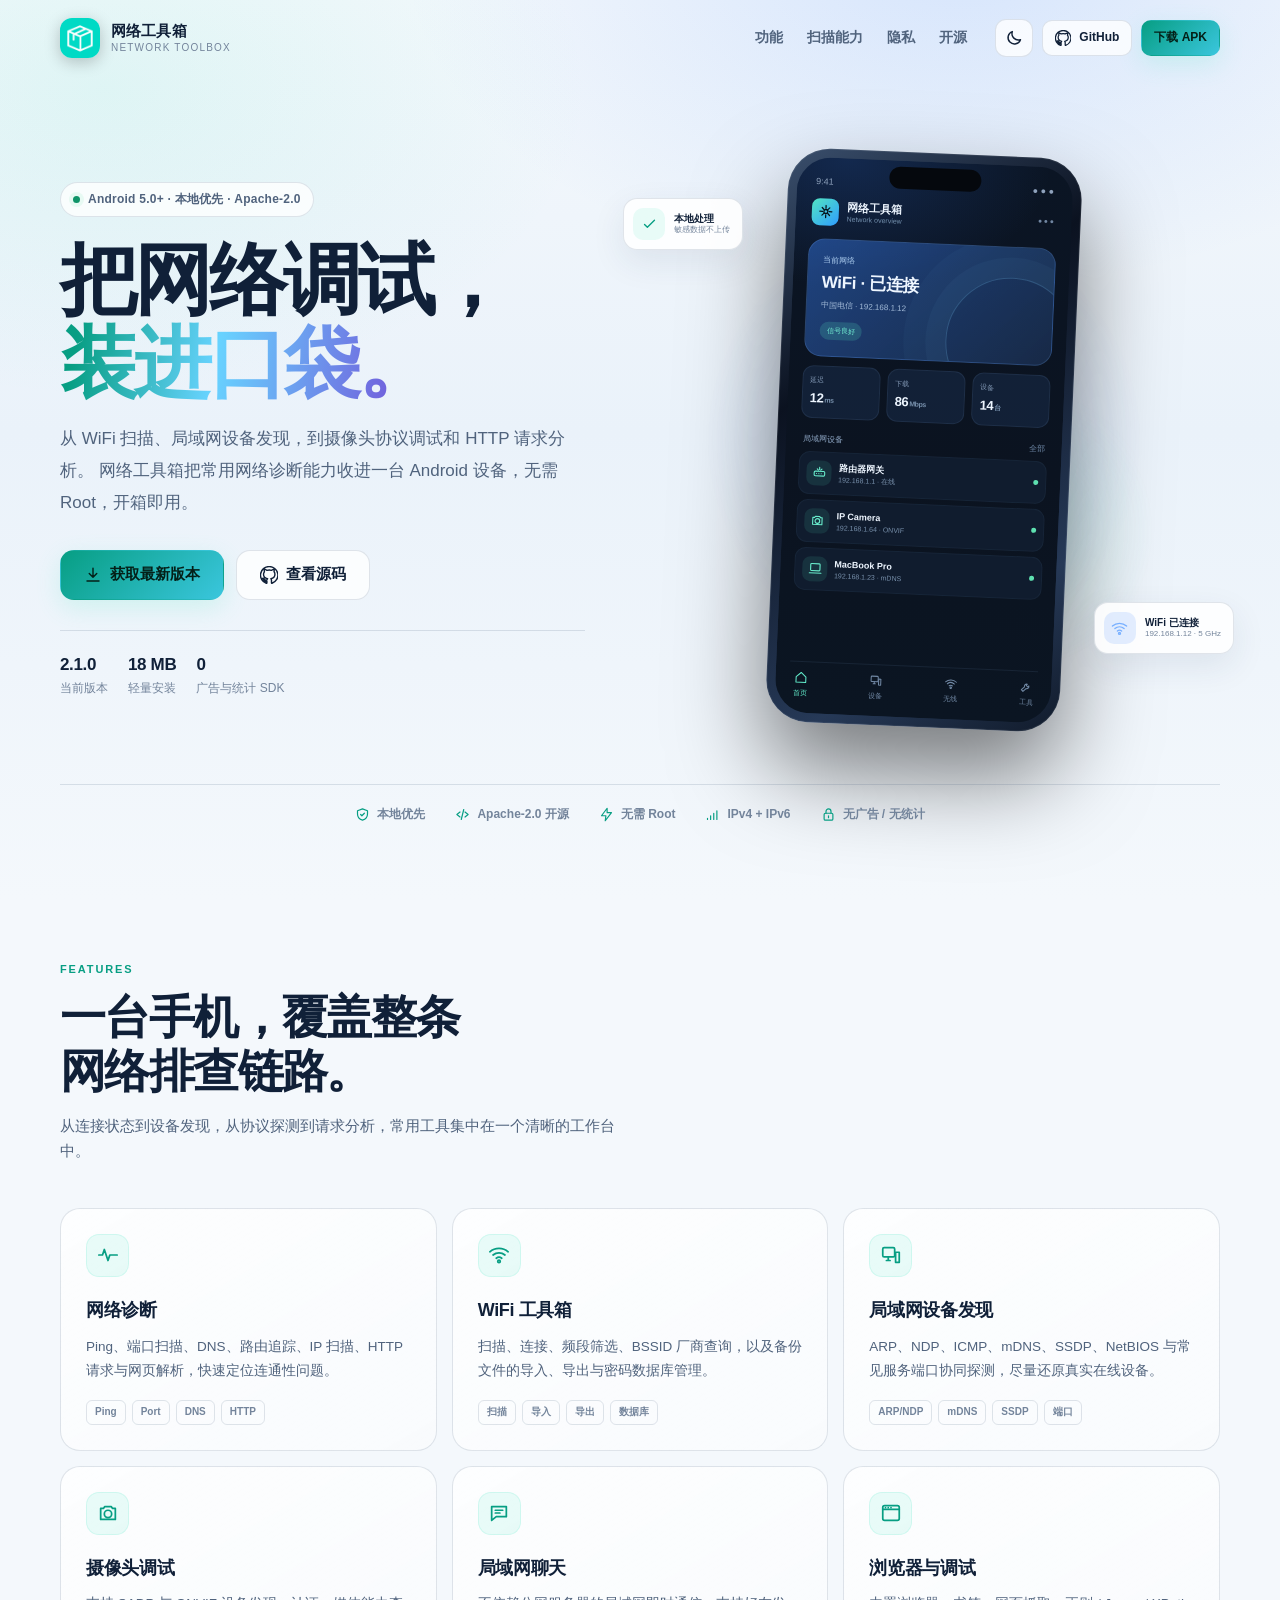
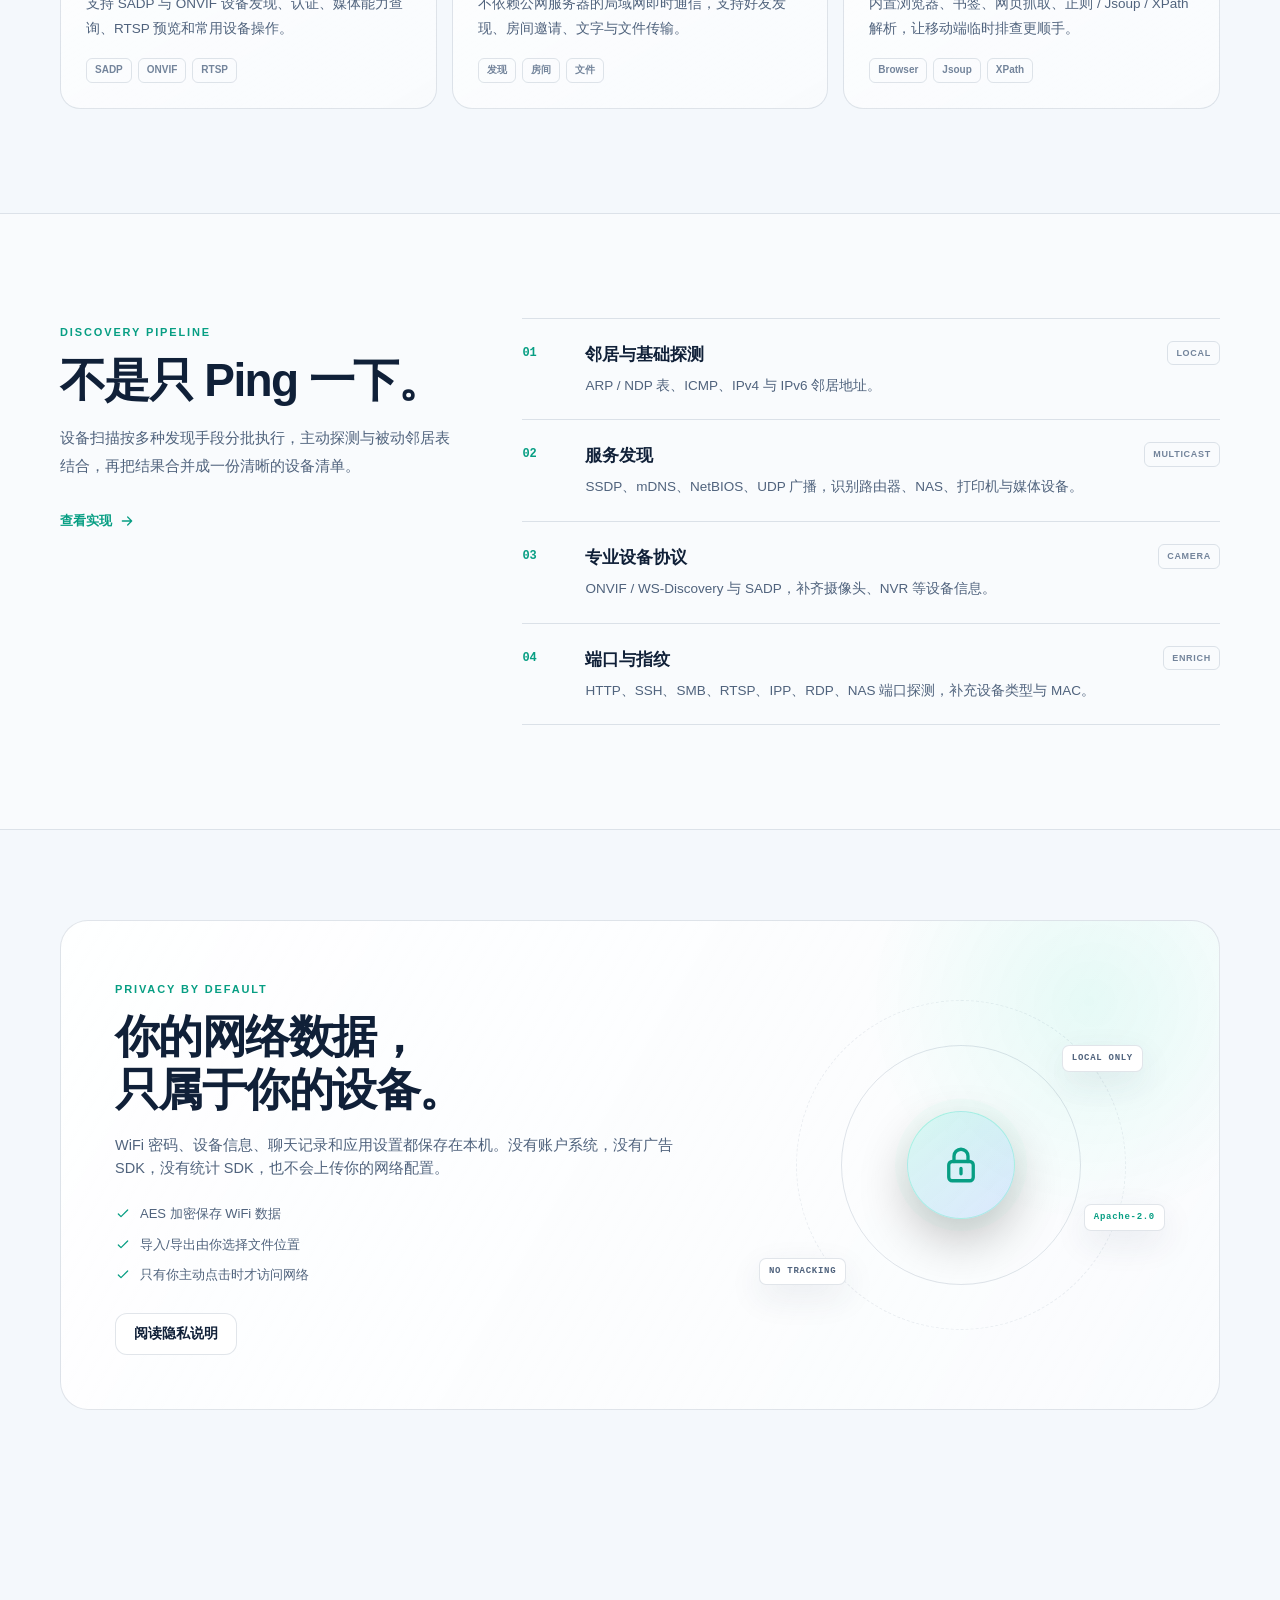
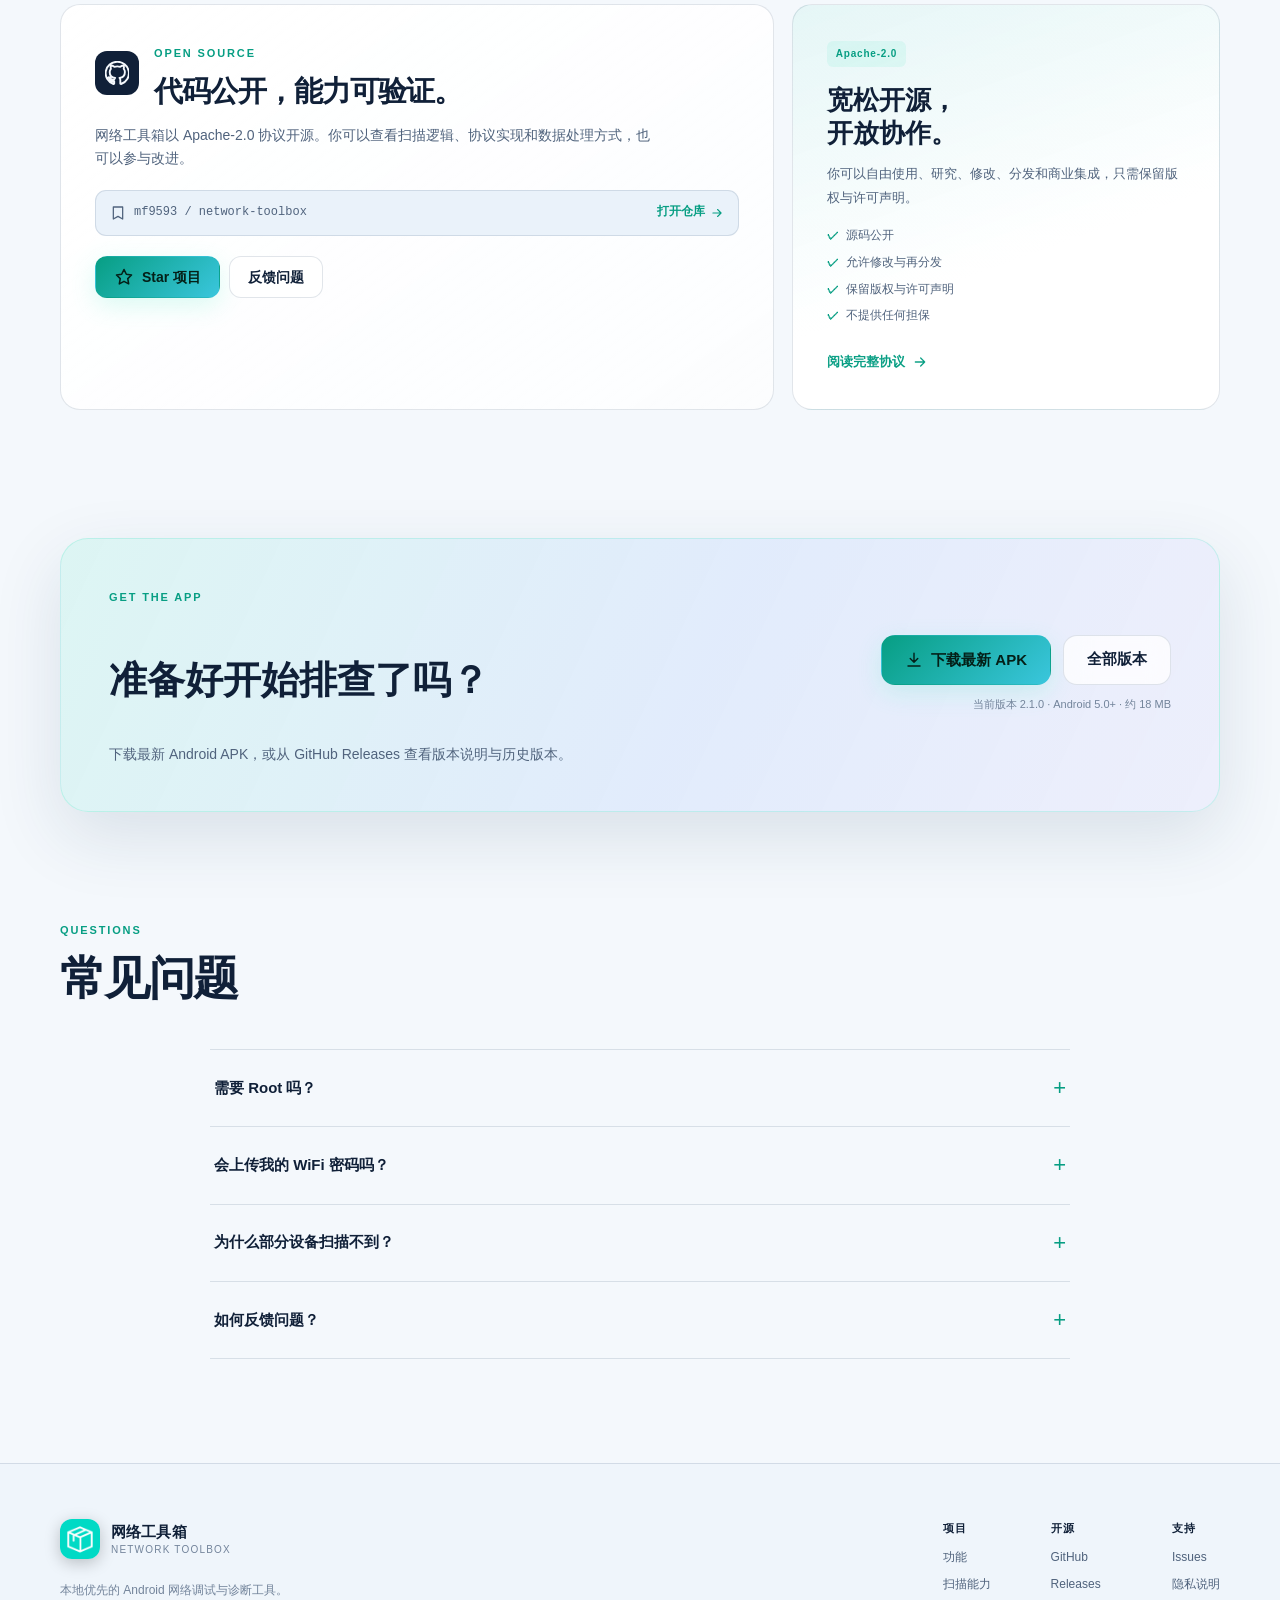
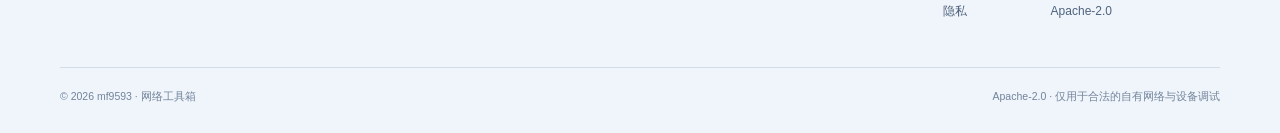
==== commit 14dc1a59: "Switch to Apache-2.0 and Media3 RTSP playback" ====
--- a/docs/index.html
+++ b/docs/index.html
@@ -66,7 +66,7 @@
         <div class="hero-copy reveal">
           <div class="eyebrow">
             <span class="status-dot"></span>
-            Android 5.0+ · 本地优先 · GPL-3.0
+            Android 5.0+ · 本地优先 · Apache-2.0
           </div>
           <h1>把网络调试，<br><span class="gradient-text">装进口袋。</span></h1>
           <p class="hero-lead">
@@ -134,7 +134,7 @@
 
       <div class="container trust-strip reveal">
         <span><svg class="icon"><use href="#i-shield"></use></svg>本地优先</span>
-        <span><svg class="icon"><use href="#i-code"></use></svg>GPL-3.0 开源</span>
+        <span><svg class="icon"><use href="#i-code"></use></svg>Apache-2.0 开源</span>
         <span><svg class="icon"><use href="#i-bolt"></use></svg>无需 Root</span>
         <span><svg class="icon"><use href="#i-signal"></use></svg>IPv4 + IPv6</span>
         <span><svg class="icon"><use href="#i-lock"></use></svg>无广告 / 无统计</span>
@@ -243,7 +243,7 @@
           <div class="lock-core"><svg class="icon"><use href="#i-lock"></use></svg></div>
           <span class="orbit-chip chip-a">LOCAL ONLY</span>
           <span class="orbit-chip chip-b">NO TRACKING</span>
-          <span class="orbit-chip chip-c">GPL-3.0</span>
+          <span class="orbit-chip chip-c">Apache-2.0</span>
         </div>
       </div>
     </section>
@@ -255,7 +255,7 @@
             <span class="github-mark"><svg class="icon"><use href="#i-github"></use></svg></span>
             <div><span class="section-kicker">OPEN SOURCE</span><h2>代码公开，能力可验证。</h2></div>
           </div>
-          <p>网络工具箱以 GPL-3.0 协议开源。你可以查看扫描逻辑、协议实现和数据处理方式，也可以参与改进。</p>
+          <p>网络工具箱以 Apache-2.0 协议开源。你可以查看扫描逻辑、协议实现和数据处理方式，也可以参与改进。</p>
           <div class="repo-box">
             <span><svg class="icon"><use href="#i-repo"></use></svg>mf9593 / network-toolbox</span>
             <a href="https://github.com/mf9593/network-toolbox" target="_blank" rel="noopener noreferrer">打开仓库 <svg class="icon"><use href="#i-arrow"></use></svg></a>
@@ -266,9 +266,9 @@
           </div>
         </div>
         <div class="license-card reveal">
-          <span class="license-badge">GPL-3.0</span>
-          <h3>自由软件，<br>开放协作。</h3>
-          <p>你可以自由使用、研究、修改和分发，修改后的作品需继续以 GPL-3.0 开放。</p>
+          <span class="license-badge">Apache-2.0</span>
+          <h3>宽松开源，<br>开放协作。</h3>
+          <p>你可以自由使用、研究、修改、分发和商业集成，只需保留版权与许可声明。</p>
           <ul>
             <li>源码公开</li>
             <li>允许修改与再分发</li>
@@ -319,13 +319,13 @@
       </div>
       <div class="footer-links">
         <div><strong>项目</strong><a href="#features">功能</a><a href="#protocols">扫描能力</a><a href="#privacy">隐私</a></div>
-        <div><strong>开源</strong><a href="https://github.com/mf9593/network-toolbox" target="_blank" rel="noopener noreferrer">GitHub</a><a href="https://github.com/mf9593/network-toolbox/releases" target="_blank" rel="noopener noreferrer">Releases</a><a href="https://github.com/mf9593/network-toolbox/blob/main/LICENSE" target="_blank" rel="noopener noreferrer">GPL-3.0</a></div>
+        <div><strong>开源</strong><a href="https://github.com/mf9593/network-toolbox" target="_blank" rel="noopener noreferrer">GitHub</a><a href="https://github.com/mf9593/network-toolbox/releases" target="_blank" rel="noopener noreferrer">Releases</a><a href="https://github.com/mf9593/network-toolbox/blob/main/LICENSE" target="_blank" rel="noopener noreferrer">Apache-2.0</a></div>
         <div><strong>支持</strong><a href="https://github.com/mf9593/network-toolbox/issues" target="_blank" rel="noopener noreferrer">Issues</a><a href="https://github.com/mf9593/network-toolbox/blob/main/PRIVACY.md" target="_blank" rel="noopener noreferrer">隐私说明</a></div>
       </div>
     </div>
     <div class="container footer-bottom">
       <span>© 2026 mf9593 · 网络工具箱</span>
-      <span>GPL-3.0 · 仅用于合法的自有网络与设备调试</span>
+      <span>Apache-2.0 · 仅用于合法的自有网络与设备调试</span>
     </div>
   </footer>
 
--- a/docs/assets/styles.css
+++ b/docs/assets/styles.css
@@ -480,7 +480,7 @@
 .repo-box a .icon { width: 14px; height: 14px; }
 .open-source-actions { display: flex; gap: 9px; margin-top: 20px; }
 .license-card { position: relative; overflow: hidden; background: linear-gradient(160deg, rgba(82, 229, 194, .09), var(--surface-solid) 60%); }
-.license-card::after { content: "GPL"; position: absolute; right: -16px; bottom: -36px; color: rgba(255,255,255,.035); font-size: 150px; font-weight: 900; line-height: 1; pointer-events: none; }
+.license-card::after { content: "Apache"; position: absolute; right: -16px; bottom: -36px; color: rgba(255,255,255,.035); font-size: 150px; font-weight: 900; line-height: 1; pointer-events: none; }
 .license-badge { display: inline-block; padding: 5px 9px; border-radius: 6px; background: rgba(82, 229, 194, .12); color: var(--brand); font-size: 10px; font-weight: 800; letter-spacing: .08em; }
 .license-card h3 { font-size: 26px; line-height: 1.25; margin: 17px 0 12px; }
 .license-card p { color: var(--muted); font-size: 13px; line-height: 1.8; }
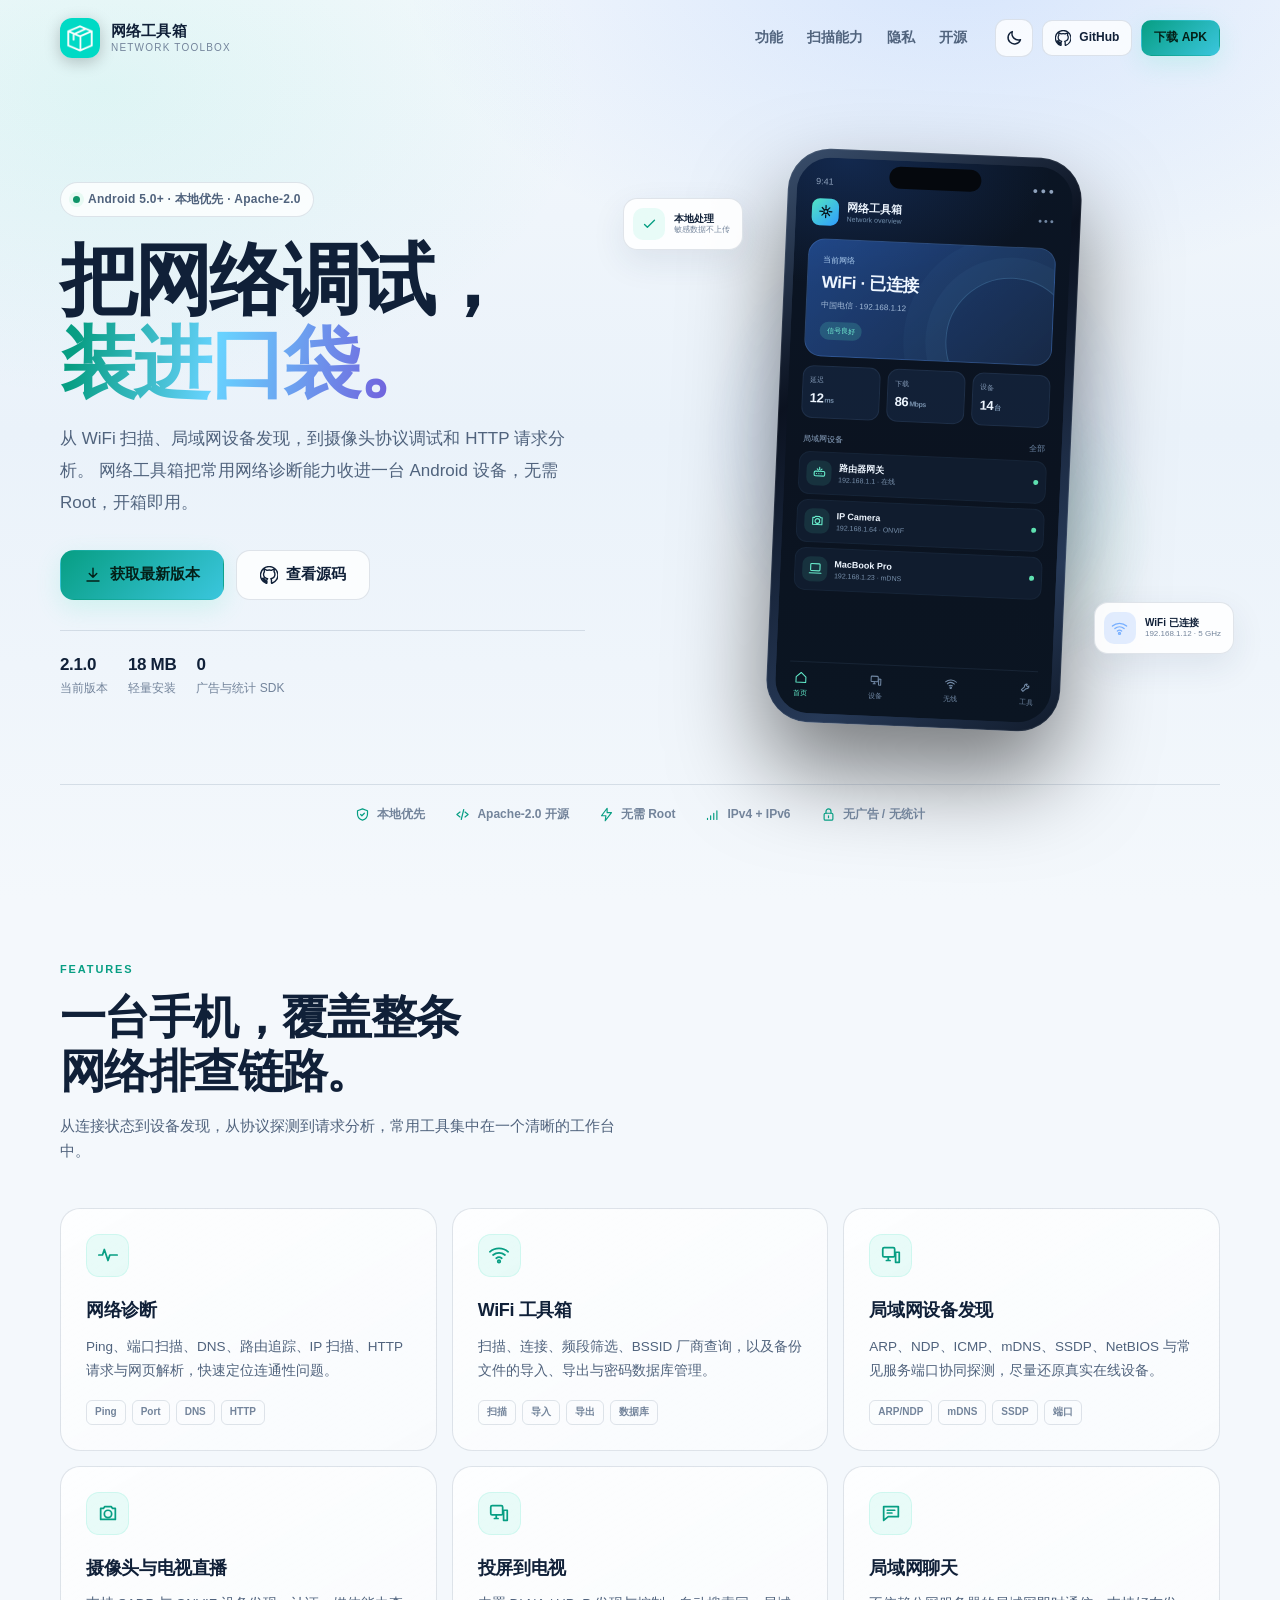
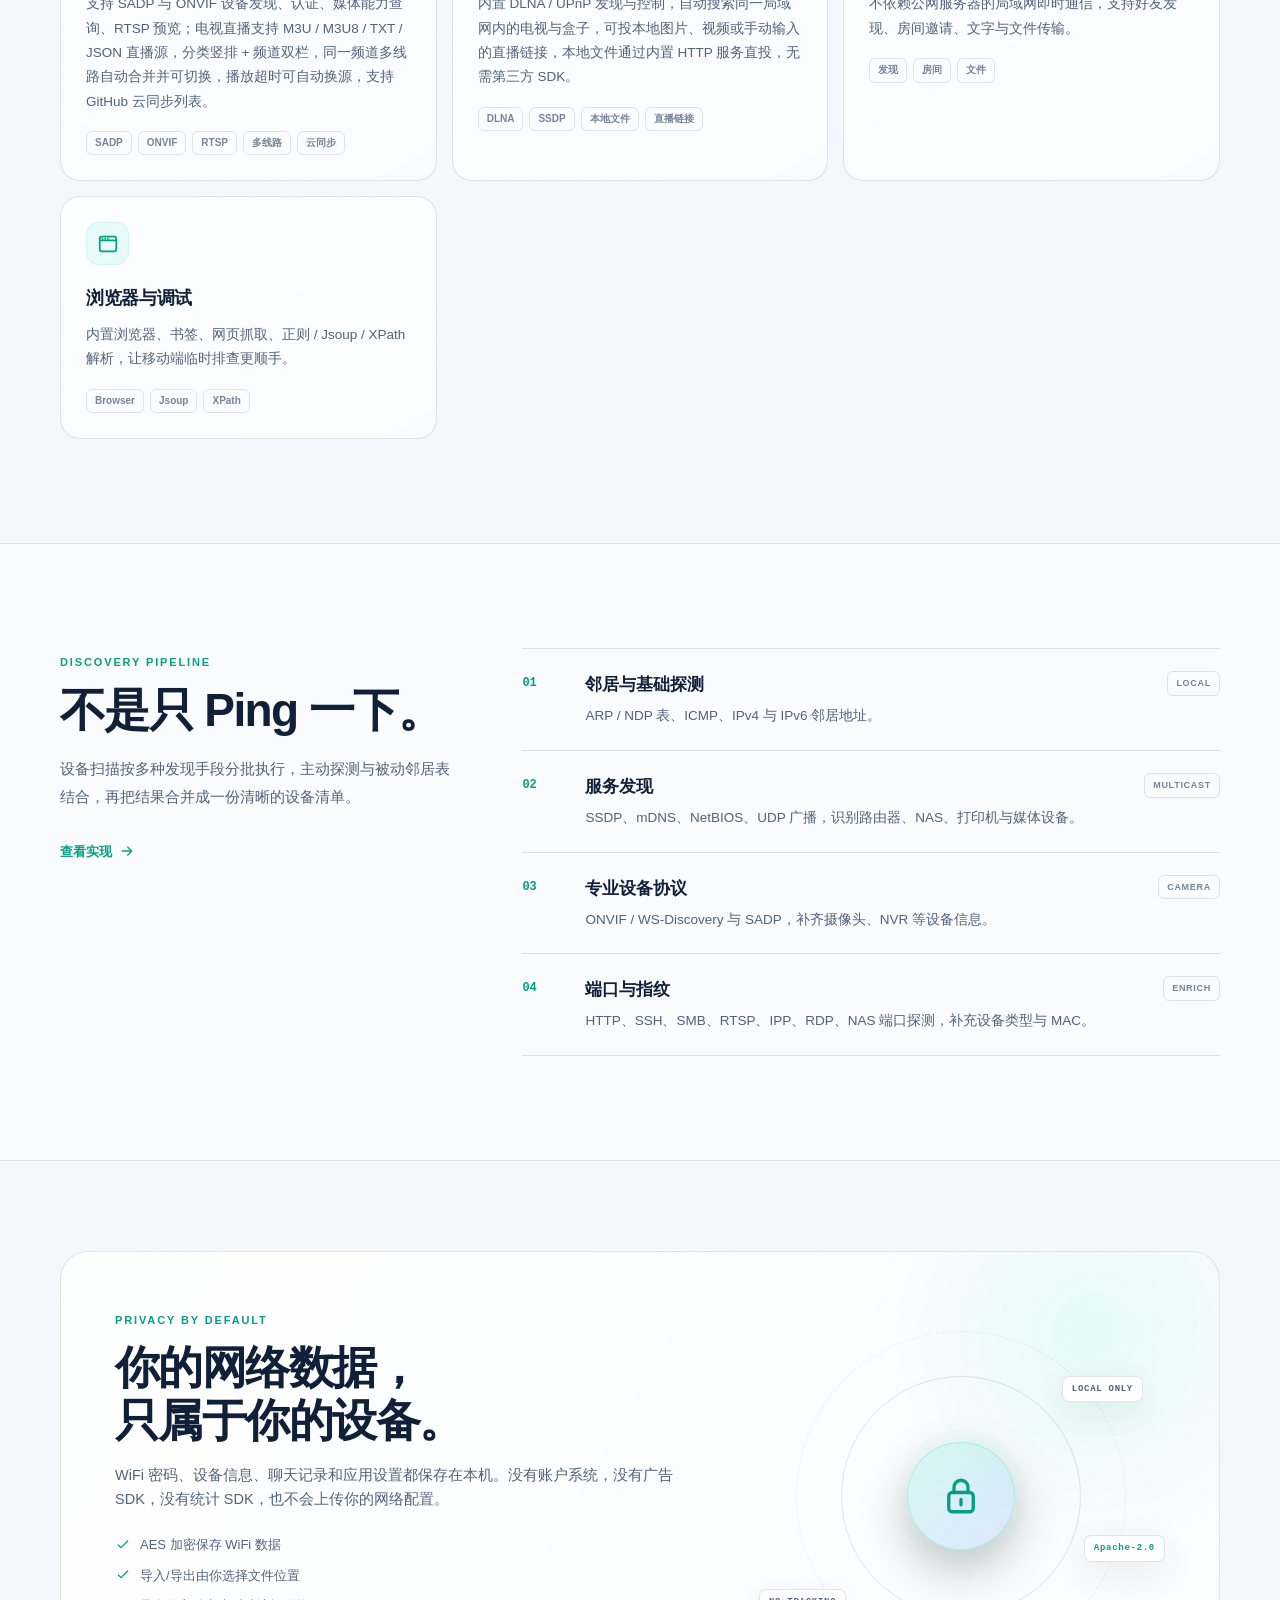
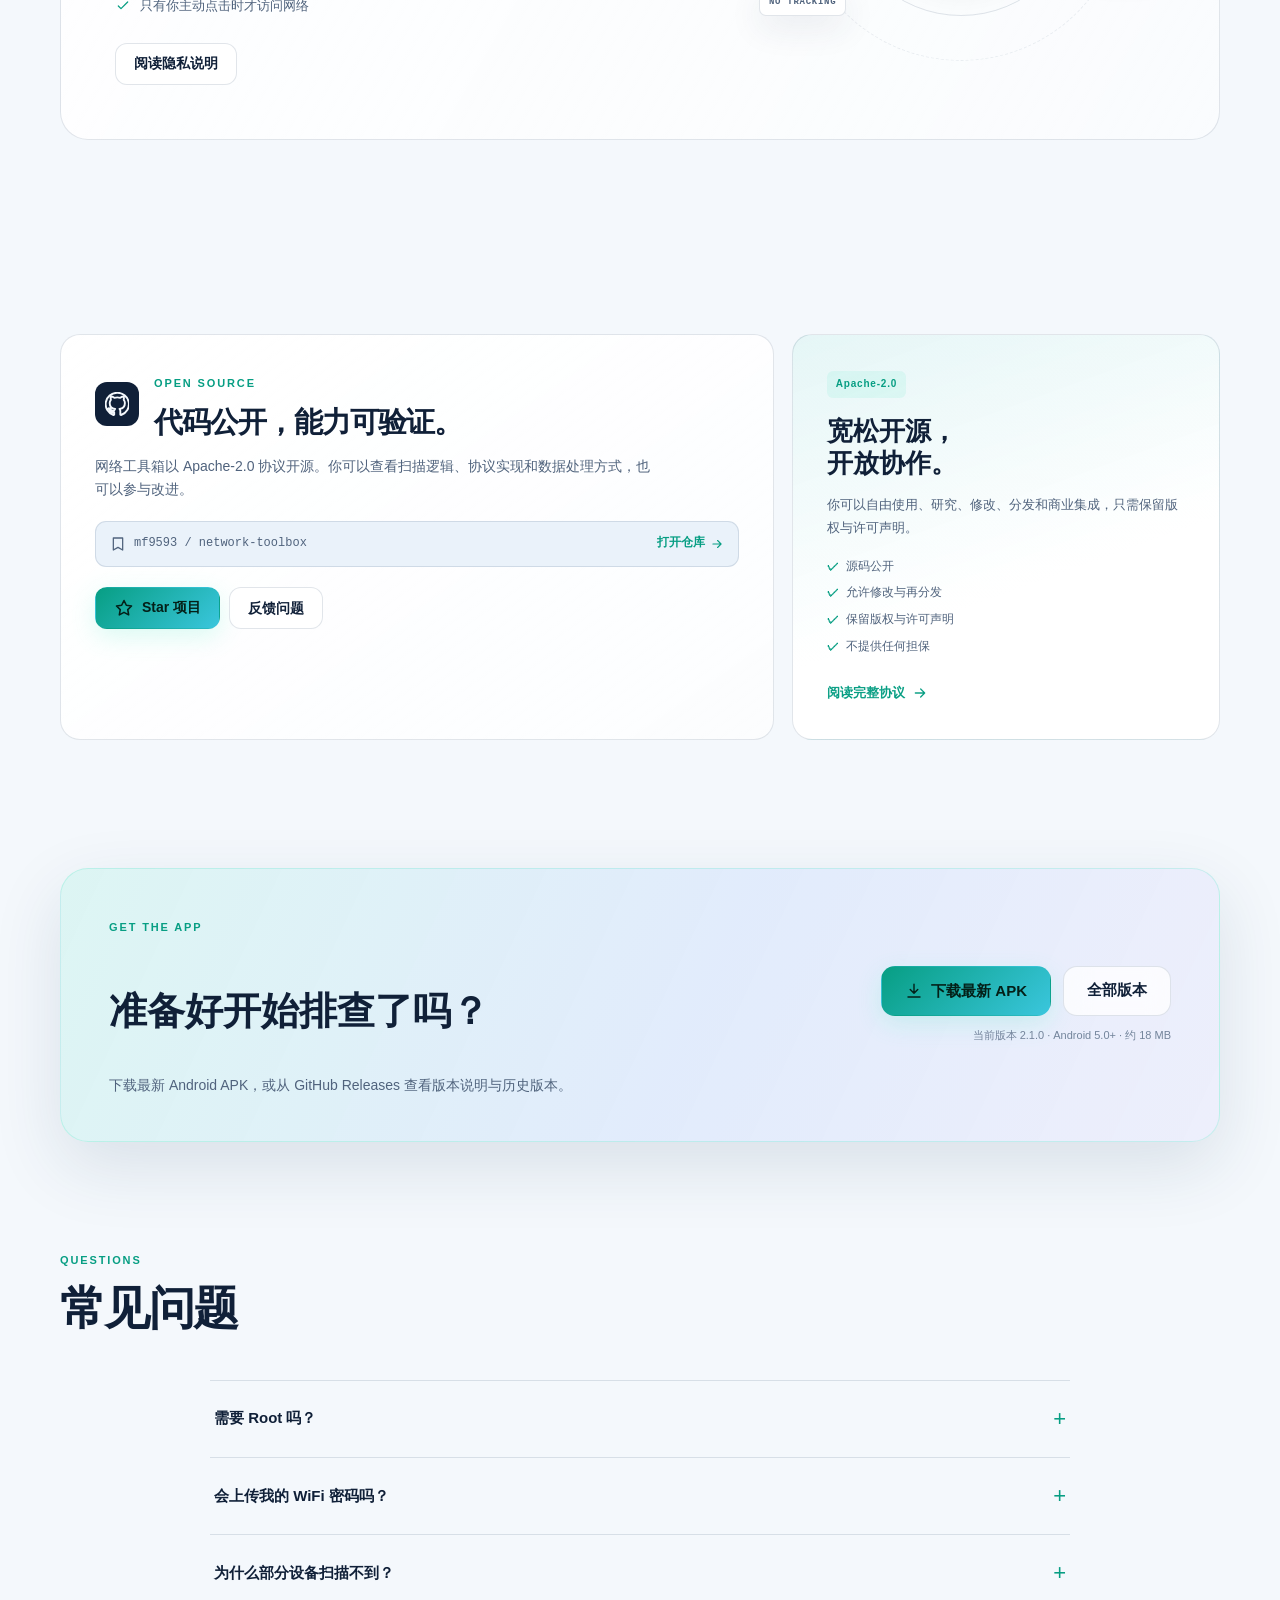
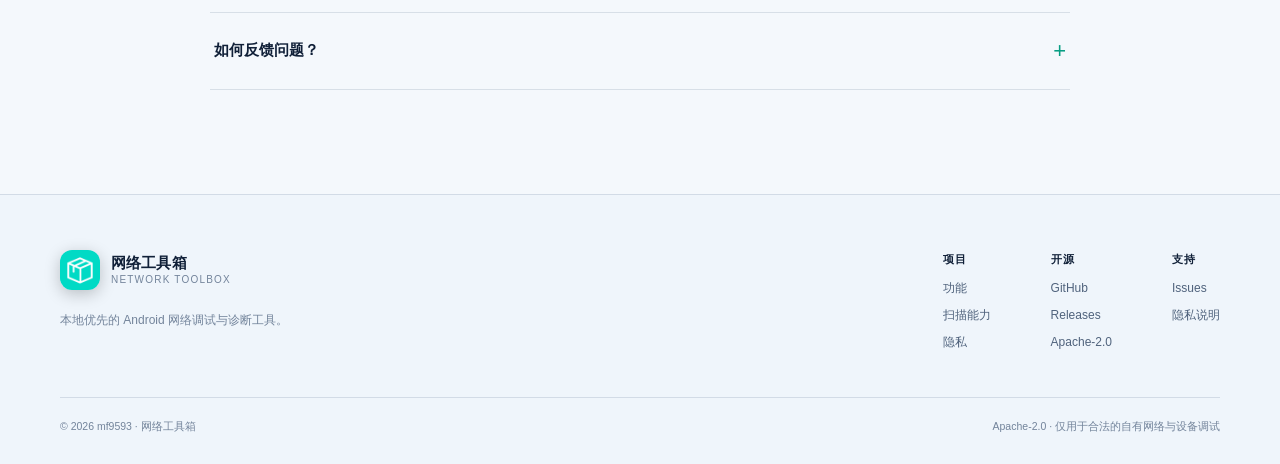
==== commit c862542f: "电视直播多线路/分类双栏/自动换源，新增 DLNA 投屏与权限入口 - 电视直播：源码抽离到 livetv 包，含 README 便于单独提取 - 直播列表改为左侧竖排分类 + 右侧频道双栏，选中行主" ====
--- a/docs/index.html
+++ b/docs/index.html
@@ -170,9 +170,15 @@
           </article>
           <article class="feature-card reveal">
             <div class="feature-icon"><svg class="icon"><use href="#i-camera"></use></svg></div>
-            <h3>摄像头调试</h3>
-            <p>支持 SADP 与 ONVIF 设备发现、认证、媒体能力查询、RTSP 预览和常用设备操作。</p>
-            <div class="tag-row"><span>SADP</span><span>ONVIF</span><span>RTSP</span></div>
+            <h3>摄像头与电视直播</h3>
+            <p>支持 SADP 与 ONVIF 设备发现、认证、媒体能力查询、RTSP 预览；电视直播支持 M3U / M3U8 / TXT / JSON 直播源，分类竖排 + 频道双栏，同一频道多线路自动合并并可切换，播放超时可自动换源，支持 GitHub 云同步列表。</p>
+            <div class="tag-row"><span>SADP</span><span>ONVIF</span><span>RTSP</span><span>多线路</span><span>云同步</span></div>
+          </article>
+          <article class="feature-card reveal">
+            <div class="feature-icon"><svg class="icon"><use href="#i-devices"></use></svg></div>
+            <h3>投屏到电视</h3>
+            <p>内置 DLNA / UPnP 发现与控制，自动搜索同一局域网内的电视与盒子，可投本地图片、视频或手动输入的直播链接，本地文件通过内置 HTTP 服务直投，无需第三方 SDK。</p>
+            <div class="tag-row"><span>DLNA</span><span>SSDP</span><span>本地文件</span><span>直播链接</span></div>
           </article>
           <article class="feature-card reveal">
             <div class="feature-icon"><svg class="icon"><use href="#i-chat"></use></svg></div>
